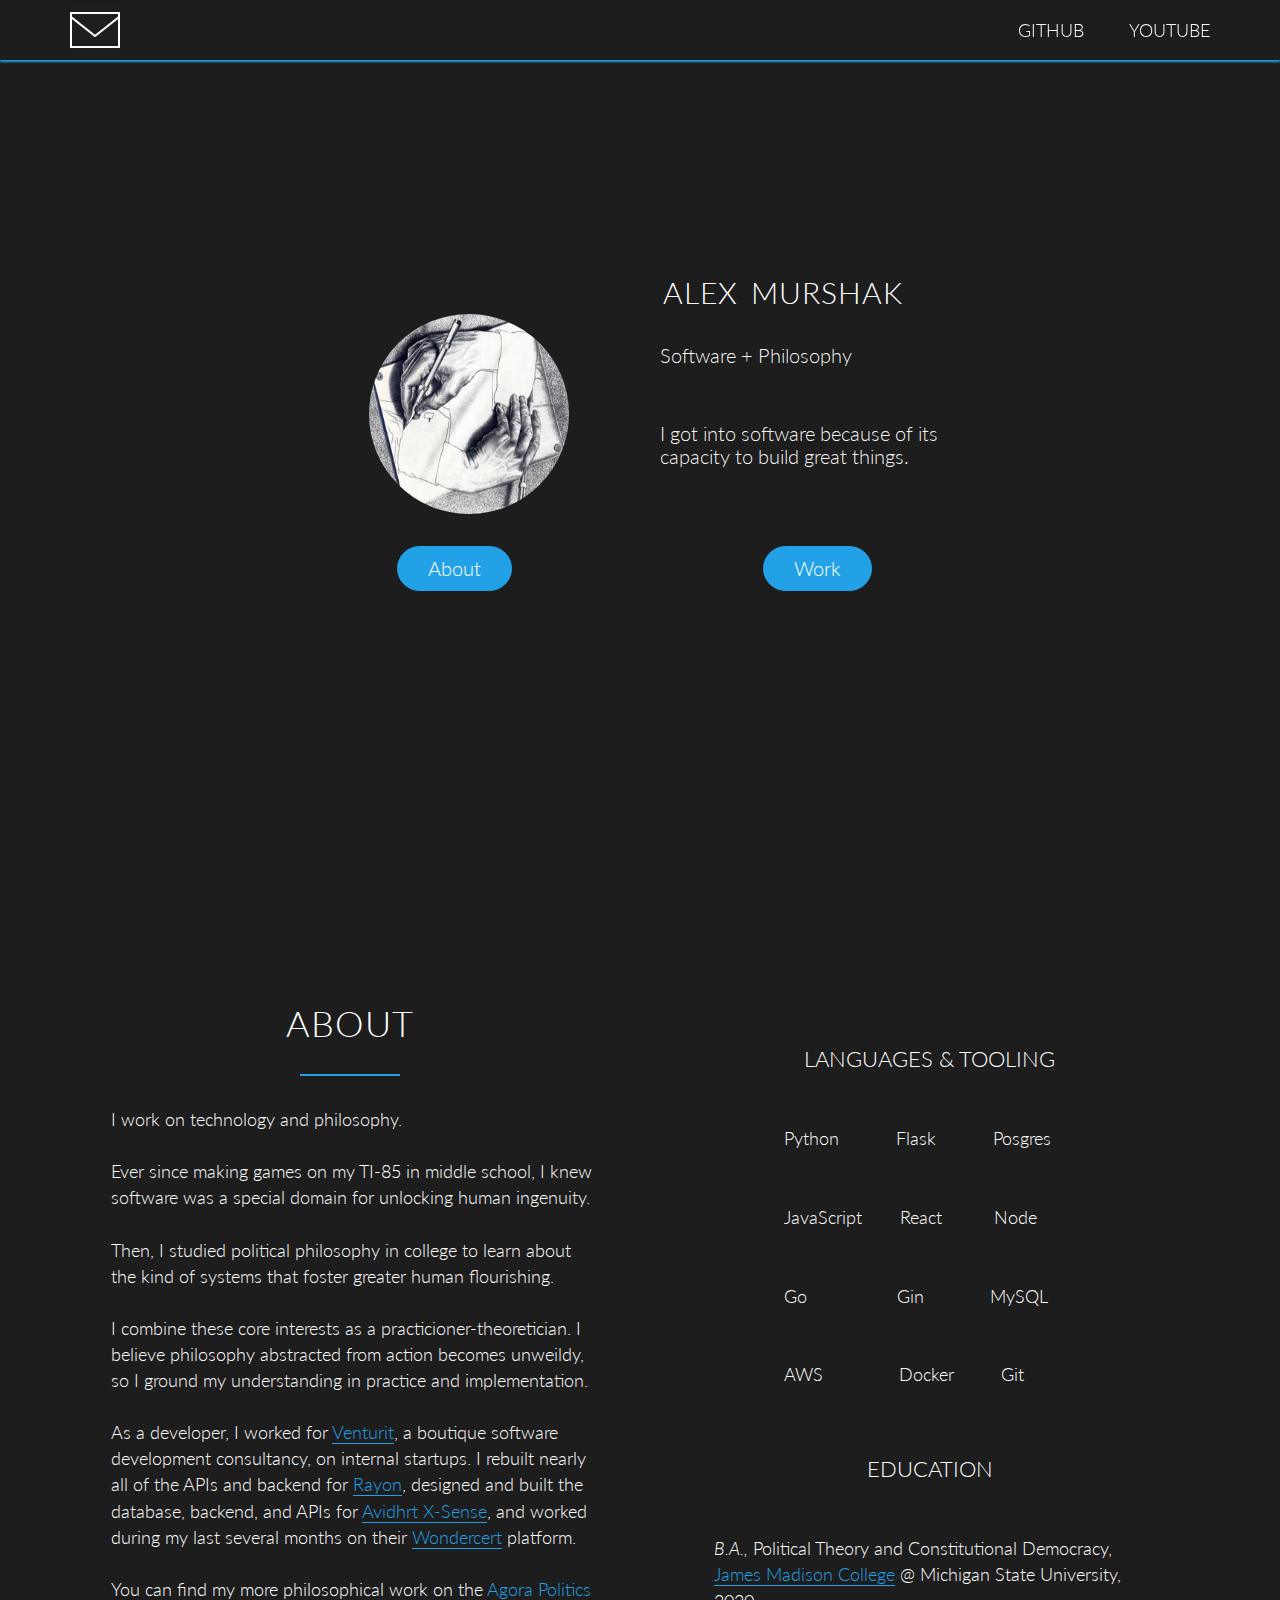
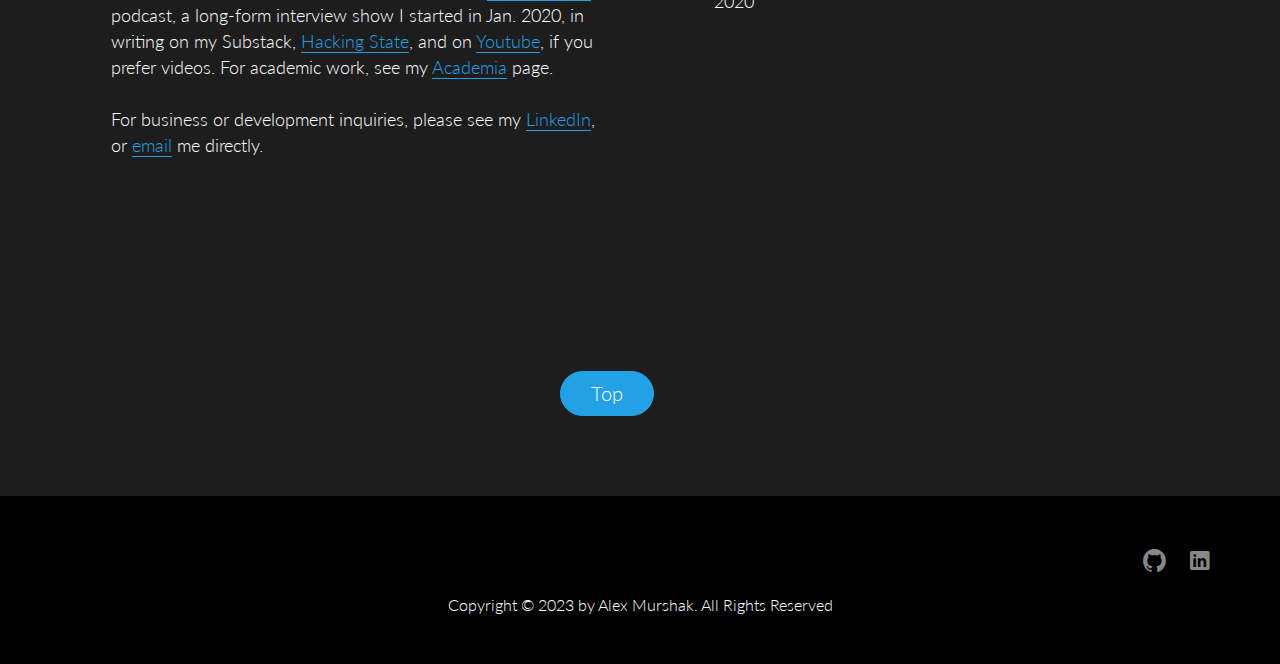
==== index.html @ 8d7730de "updated work section" ====
<!DOCTYPE html>
<html lang="en">
    <head>
        <meta name="viewport" content="width=device-width, initial-scale=1.0">
              
        <link rel="stylesheet" type="text/css" href="vendors/css/normalize.css">
        <link rel="stylesheet" type="text/css" href="vendors/css/grid.css">
        <link rel="stylesheet" type="text/css" href="vendors/css/ionicons.min.css">
        <link rel="stylesheet" type="text/css" href="resources/css/queries.css">
        <link rel="stylesheet" type="text/css" href="resources/css/style.css">
        <link href="https://fonts.googleapis.com/css2?family=Lato:ital,wght@0,100;0,400;1,100;1,300&display=swap" rel="stylesheet">
        <title>About</title>

    </head>
    <body>
        <header>
            
            <nav class="sticky">
                <div class="row">
                    <!-- <a href="resources/img/Dev Resume (Summer 2021).pdf"> <img src="resources/img/CVdark.png" alt="Portfolio Logo White" class="logo"></a> -->
                    <a href="mailto:amurshak@gmail.com"><img src="resources/img/icons8-mail-100.png" alt="Portfolio Logo" class="logo-black"></a>
                    <ul class="main-nav">
             
                        <li><a href="https://github.com/amurshak" >Github</a></li>
                        <li><a href="https://www.youtube.com/@alexagora_">Youtube</a></li>

                    </ul>
                </div>
            </nav>
            
            <video autoplay muted loop id="myVideo" >
                <source src="resources/css/img/mountain.mp4" type="video/mp4">
              </video>
            <div class="hero-text-box" >
                <div class="row">
                    <div class="col span-2-of-4">
                    <img src="resources/img/hands.jpeg"/>
                    </div>
                    <div class="col span-2-of-4">
                    <h1>Alex Murshak</h1>
                 
                    <p class="long-copy">Software + Philosophy</p> <br /><p > I got into software because of its capacity to build great things.</p> <p></p>
                    </div>
                </div>
               <div class="row">
                   <div class='col span-1-of-2'>
                        <a class="btn btn-full js--scroll-to-plans" href="#about-me">About</a>
                    </div>
                    <div class='col span-1-of-2'>
                        <a class="btn btn-full js--scroll-to-start" href="https://www.linkedin.com/in/alexmurshak"> Work </a>
                    </div>
                </div>
            </div>    
        
        </header>
        
        <a name="about-me"><section class="about-me js--section-features"></a>
            <div class="row">
                <div class="col span-1-of-2 box">
                    <h2>About</h2>
                    <p class="long-copy">
                        I work on technology and philosophy.
                        <br /><br />
                        Ever since making games on my TI-85 in middle school, I knew software was a special domain
                        for unlocking human ingenuity.
                        <br /><br />
                        Then, I studied political philosophy in college to learn about the kind of systems
                        that foster greater human flourishing.
                        <br /><br />
                        I combine these core interests as a practicioner-theoretician.
                        I believe philosophy abstracted from action becomes unweildy, so I ground my understanding in practice and implementation.
                        <br /><br />
                        As a developer, I worked for <a href="https://www.venturit.com/">Venturit</a>, 
                        a boutique software development consultancy, on internal startups. 
                        I rebuilt nearly all of the APIs and backend for <a href="https://play.google.com/store/apps/details?id=com.venturit.emiwatchapp&gl=US">Rayon</a>,
                        designed and built the database, backend, and APIs for <a href="https://www.venturit.com/avidhrt">Avidhrt X-Sense</a>,
                        and worked during my last several months on their <a href="https://www.venturit.com/wondercert">Wondercert</a> platform. 
                        <br /><br />
                        You can find my more philosophical work on the 
                        <a href="https://open.spotify.com/show/5xfgHAlhswC6PWlTZC5S58?si=9c8fba7e5bd64b8f">
                        Agora Politics</a> podcast, a long-form interview show I started in Jan. 2020, in writing on my Substack, 
                        <a href="https://hackingstate.substack.com/">Hacking State</a>,
                        and on <a href="https://www.youtube.com/@alexagora_">Youtube</a>, if you prefer videos.
                        For academic work, see my <a href="https://michiganstate.academia.edu/AlexMurshak">Academia</a> page.
                        <br /><br />
                        For business or development inquiries, please see my <a href="https://linkedin.com/in/alexmurshak">LinkedIn</a>,<br />
                        or <a href="mailto:amurshak@gmail.com">email</a> me directly.

                    </p>
                </div>
                <div class="col span-1-of-2 box">
                    <div class="row" class="container">
                        <h3>Languages & Tooling</h3>
                        <p class="line">Python &emsp; &emsp; &emsp;Flask &emsp; &emsp; &emsp;Posgres </p>
                        <p class="line"> JavaScript  &emsp;&emsp; React&emsp; &emsp; &emsp;Node </p>
                        <p class="line">Go &emsp; &emsp; &emsp; &emsp;&emsp;Gin &emsp;&emsp; &emsp;&emsp;MySQL</p>
                        
                        <p class="line">AWS &emsp; &emsp; &emsp; &emsp;Docker&emsp; &emsp;&emsp;Git</p>
                    </div>
                    <div class="row">
                        <h3>Education</h3>
                            <p> 
                                <i>B.A.,</i> Political Theory and Constitutional Democracy, <br>
                                <a href="https://jmc.msu.edu/current-students/academics/majors-minors/ptcd.html/">James Madison College</a> @ Michigan State University,<br>
                                2020
                            </p>
                    </div>
                </div>
            </div>
            
            
        </section>

        <!-- <a  name="projects"><section class="section-projects js--section-projects"></a>
            <div class="row">
                <h2>Projects</h2>
            </div>
            <div class="row">
                <div class="col span-1-of-3">
                    <div class="project-box">
                        <div>
                            <h3>Food Ordering App</h3>
                            <p class="project-name">Omnifood <span></span></p>
                            <p class="project-summary">GET FOOD FAST — NOT FAST FOOD.</p>
                        </div>
                        <div>
                            <ul>
                                <li><i class="ion-ios-checkmark-empty icon-small"></i>JavaScript</li>
                                <li><i class="ion-ios-checkmark-empty icon-small"></i>CSS</li>
                                <li><i class="ion-ios-checkmark-empty icon-small"></i>HTML5</li>
                                <li><i class="ion-ios-checkmark-empty icon-small"></i>JQuery</li>
                            </ul>
                        </div>
                        <div>
                            <a href="/projects/Omnifood/index.html" class="btn btn-full">Try</a>
                        </div>
        
                    </div>
                </div>
                <div class="col span-1-of-3">
                    <div class="project-box">
                        <div>
                            <h3>Number Guesser</h3>
                            <p class="project-name">Guess JS <span></span></p>
                            <p class="project-summary">PICK OR PERISH</p>
                        </div>
                        <div>
                            <ul>
                                <li><i class="ion-ios-checkmark-empty icon-small"></i>JavaScript</li>
                                <li><i class="ion-ios-checkmark-empty icon-small"></i>CSS</li>
                                <li><i class="ion-ios-checkmark-empty icon-small"></i>HTML5</li>
                                <li> &nbsp;</li>
                            </ul>
                        </div>
                        <div>
                            <a href="projects/Number Guesser/index.html" class="btn btn-full">Play Now</a>
                        </div>
        
                    </div>
                </div>
                <div class="col span-1-of-3">
                    <div class="project-box">
                        <div>
                            <h3>The classic game</h3>
                            <p class="project-name">Tetris JS <span> </span></p>
                            <p class="project-summary"> &nbsp;</p>
                        </div>
                        <div>
                            <ul>
                                <li><i class="ion-ios-checkmark-empty icon-small"></i>JavaScript</li>
                                <li><i class="ion-ios-checkmark-empty icon-small"></i>CSS</li>
                                <li><i class="ion-ios-checkmark-empty icon-small"></i>HTML5</li>
                                <li> &nbsp;</li>
                            </ul>
                        </div>
                        <div>
                            <a href="projects/Tetris/index.html" class="btn btn-full">Play Now</a>
                        </div>
        
                    </div>
                </div>
            </div>
        </section> -->

        
        
        <section class="section-goodbye">
            <div class="row">
            </div>
            <div class="row">
                
                <a href="#" class="btn btn-full top-button">Top</a>
                
            </div>
        </section>
        
        <footer>
            <div class="row">
                <div class="col-span-1-of-2">
                    <ul class="footer-nav">
                        
                    </ul>
                
                </div>
                <div class="col-span-1-of-2">
                    <ul class="social-links">
                        <li><a href="https://github.com/amurshak"><i class="ion-social-github"></i></a></li>
                        <li><a href="https://linkedin.com/in/alexmurshak"><i class="ion-social-linkedin"></i></a></li>
                    </ul>
                
                </div>
            </div>
            <div class="row">
                <p>
                    Copyright &copy; 2023 by Alex Murshak. All Rights Reserved
                </p>
            </div>
            
        
        </footer>
    
        
    
    <script src="https://www.jsdelivr.com/package/npm/respond.js"></script>
    <script src="https://github.com/aFarkas/html5shiv/blob/master/dist/html5shiv.min.js"></script>
    <script src="https://github.com/gisu/selectivizr/blob/master/selectivizr.js"></script>
    <script src="https://ajax.googleapis.com/ajax/libs/jquery/1.12.4/jquery.min.js"></script>
    <script src="vendors/js/jquery.waypoints.min.js"></script>
    <script src="resources/js/script.js"></script>
    
    </body>
    
   



</html>

<!--




-->
---- vendors/css/grid.css ----
/*  SECTIONS  ============================================================================= */

.section {
	clear: both;
	padding: 0px;
	margin: 0px;
}

/*  GROUPING  ============================================================================= */

.row {
    zoom: 1; /* For IE 6/7 (trigger hasLayout) */
}

.row:before,
.row:after {
    content:"";
    display:table;
}
.row:after {
    clear:both;
}

/*  GRID COLUMN SETUP   ==================================================================== */

.col {
	display: block;
	float:left;
	margin: 1% 0 1% 1.6%;
}

.col:first-child { margin-left: 0; } /* all browsers except IE6 and lower */


/*  REMOVE MARGINS AS ALL GO FULL WIDTH AT 480 PIXELS */

@media only screen and (max-width: 480px) {
	.col { 
		/*margin: 1% 0 1% 0%;*/
        margin: 0;
	}
}


/*  GRID OF TWO   ============================================================================= */


.span-2-of-2 {
	width: 100%;
}

.span-1-of-2 {
	width: 49.2%;
}

/*  GO FULL WIDTH AT LESS THAN 480 PIXELS */

@media only screen and (max-width: 480px) {
	.span-2-of-2 {
		width: 100%; 
	}
	.span-1-of-2 {
		width: 100%; 
	}
}


/*  GRID OF THREE   ============================================================================= */

	
.span-3-of-3 {
	width: 100%; 
}

.span-2-of-3 {
	width: 66.13%; 
}

.span-1-of-3 {
	width: 32.26%; 
}


/*  GO FULL WIDTH AT LESS THAN 480 PIXELS */

@media only screen and (max-width: 480px) {
	.span-3-of-3 {
		width: 100%; 
	}
	.span-2-of-3 {
		width: 100%; 
	}
	.span-1-of-3 {
		width: 100%;
	}
}

/*  GRID OF FOUR   ============================================================================= */

	
.span-4-of-4 {
	width: 100%; 
}

.span-3-of-4 {
	width: 74.6%; 
}

.span-2-of-4 {
	width: 49.2%; 
}

.span-1-of-4 {
	width: 23.8%; 
}


/*  GO FULL WIDTH AT LESS THAN 480 PIXELS */

@media only screen and (max-width: 480px) {
	.span-4-of-4 {
		width: 100%; 
	}
	.span-3-of-4 {
		width: 100%; 
	}
	.span-2-of-4 {
		width: 100%; 
	}
	.span-1-of-4 {
		width: 100%; 
	}
}


/*  GRID OF FIVE   ============================================================================= */

	
.span-5-of-5 {
	width: 100%;
}

.span-4-of-5 {
  	width: 79.68%; 
}

.span-3-of-5 {
  	width: 59.36%; 
}

.span-2-of-5 {
  	width: 39.04%;
}

.span-1-of-5 {
  	width: 18.72%;
}


/*  GO FULL WIDTH AT LESS THAN 480 PIXELS */

@media only screen and (max-width: 480px) {
	.span-5-of-5 {
		width: 100%; 
	}
	.span-4-of-5 {
		width: 100%; 
	}
	.span-3-of-5 {
		width: 100%; 
	}
	.span-2-of-5 {
		width: 100%; 
	}
	.span-1-of-5 {
		width: 100%; 
	}
}


/*  GRID OF SIX   ============================================================================= */


.span-6-of-6 {
	width: 100%;
}

.span-5-of-6 {
  	width: 83.06%;
}

.span-4-of-6 {
  	width: 66.13%;
}

.span-3-of-6 {
  	width: 49.2%;
}

.span-2-of-6 {
  	width: 32.26%;
}

.span-1-of-6 {
  	width: 15.33%;
}


/*  GO FULL WIDTH AT LESS THAN 480 PIXELS */

@media only screen and (max-width: 480px) {
	.span-6-of-6 {
		width: 100%; 
	}
	.span-5-of-6 {
		width: 100%; 
	}
	.span-4-of-6 {
		width: 100%; 
	}
	.span-3-of-6 {
		width: 100%; 
	}
	.span-2-of-6 {
		width: 100%; 
	}
	.span-1-of-6 {
		width: 100%; 
	}
}



/*  GRID OF SEVEN   ============================================================================= */


.span-7-of-7 {
	width: 100%;
}

.span-6-of-7 {
	width: 85.48%;
}

.span-5-of-7 {
  	width: 70.97%;
}

.span-4-of-7 {
  	width: 56.45%;
}

.span-3-of-7 {
  	width: 41.94%;
}

.span-2-of-7 {
  	width: 27.42%;
}

.span-1-of-7 {
  	width: 12.91%;
}


/*  GO FULL WIDTH AT LESS THAN 480 PIXELS */

@media only screen and (max-width: 480px) {
	.span-7-of-7 {
		width: 100%; 
	}
	.span-6-of-7 {
		width: 100%; 
	}
	.span-5-of-7 {
		width: 100%; 
	}
	.span-4-of-7 {
		width: 100%; 
	}
	.span-3-of-7 {
		width: 100%; 
	}
	.span-2-of-7 {
		width: 100%; 
	}
	.span-1-of-7 {
		width: 100%; 
	}
}


/*  GRID OF EIGHT   ============================================================================= */

	
.span-8-of-8 {
	width: 100%;
}

.span-7-of-8 {
	width: 87.3%; 
}

.span-6-of-8 {
	width: 74.6%; 
}

.span-5-of-8 {
	width: 61.9%; 
}

.span-4-of-8 {
	width: 49.2%; 
}

.span-3-of-8 {
	width: 36.5%;
}

.span-2-of-8 {
	width: 23.8%; 
}

.span-1-of-8 {
	width: 11.1%; 
}


/*  GO FULL WIDTH AT LESS THAN 480 PIXELS */

@media only screen and (max-width: 480px) {
	.span-8-of-8 {
		width: 100%; 
	}
	.span-7-of-8 {
		width: 100%; 
	}
	.span-6-of-8 {
		width: 100%; 
	}
	.span-5-of-8 {
		width: 100%; 
	}
	.span-4-of-8 {
		width: 100%; 
	}
	.span-3-of-8 {
		width: 100%; 
	}
	.span-2-of-8 {
		width: 100%; 
	}
	.span-1-of-8 {
		width: 100%; 
	}
}


/*  GRID OF NINE   ============================================================================= */


.span-9-of-9 {
	width: 100%;
}

.span-8-of-9 {
	width: 88.71%;
}

.span-7-of-9 {
	width: 77.42%; 
}

.span-6-of-9 {
	width: 66.13%; 
}

.span-5-of-9 {
	width: 54.84%; 
}

.span-4-of-9 {
	width: 43.55%; 
}

.span-3-of-9 {
	width: 32.26%;
}

.span-2-of-9 {
	width: 20.97%; 
}

.span-1-of-9 {
	width: 9.68%; 
}


/*  GO FULL WIDTH AT LESS THAN 480 PIXELS */

@media only screen and (max-width: 480px) {
	.span-9-of-9 {
		width: 100%; 
	}
	.span-8-of-9 {
		width: 100%; 
	}
	.span-7-of-9 {
		width: 100%; 
	}
	.span-6-of-9 {
		width: 100%; 
	}
	.span-5-of-9 {
		width: 100%; 
	}
	.span-4-of-9 {
		width: 100%; 
	}
	.span-3-of-9 {
		width: 100%; 
	}
	.span-2-of-9 {
		width: 100%; 
	}
	.span-1-of-9 {
		width: 100%; 
	}
}


/*  GRID OF TEN   ============================================================================= */


.span-10-of-10 {
	width: 100%;
}

.span-9-of-10 {
	width: 89.84%;
}

.span-8-of-10 {
	width: 79.68%;
}

.span-7-of-10 {
	width: 69.52%; 
}

.span-6-of-10 {
	width: 59.36%; 
}

.span-5-of-10 {
	width: 49.2%; 
}

.span-4-of-10 {
	width: 39.04%; 
}

.span-3-of-10 {
	width: 28.88%;
}

.span-2-of-10 {
	width: 18.72%; 
}

.span-1-of-10 {
	width: 8.56%; 
}


/*  GO FULL WIDTH AT LESS THAN 480 PIXELS */

@media only screen and (max-width: 480px) {
	.span-10-of-10 {
		width: 100%; 
	}
	.span-9-of-10 {
		width: 100%; 
	}
	.span-8-of-10 {
		width: 100%; 
	}
	.span-7-of-10 {
		width: 100%; 
	}
	.span-6-of-10 {
		width: 100%; 
	}
	.span-5-of-10 {
		width: 100%; 
	}
	.span-4-of-10 {
		width: 100%; 
	}
	.span-3-of-10 {
		width: 100%; 
	}
	.span-2-of-10 {
		width: 100%; 
	}
	.span-1-of-10 {
		width: 100%; 
	}
}


/*  GRID OF ELEVEN   ============================================================================= */

.span-11-of-11 {
	width: 100%;
}

.span-10-of-11 {
	width: 90.76%;
}

.span-9-of-11 {
	width: 81.52%;
}

.span-8-of-11 {
	width: 72.29%;
}

.span-7-of-11 {
	width: 63.05%; 
}

.span-6-of-11 {
	width: 53.81%; 
}

.span-5-of-11 {
	width: 44.58%; 
}

.span-4-of-11 {
	width: 35.34%; 
}

.span-3-of-11 {
	width: 26.1%;
}

.span-2-of-11 {
	width: 16.87%; 
}

.span-1-of-11 {
	width: 7.63%; 
}


/*  GO FULL WIDTH AT LESS THAN 480 PIXELS */

@media only screen and (max-width: 480px) {
	.span-11-of-11 {
		width: 100%; 
	}
	.span-10-of-11 {
		width: 100%; 
	}
	.span-9-of-11 {
		width: 100%; 
	}
	.span-8-of-11 {
		width: 100%; 
	}
	.span-7-of-11 {
		width: 100%; 
	}
	.span-6-of-11 {
		width: 100%; 
	}
	.span-5-of-11 {
		width: 100%; 
	}
	.span-4-of-11 {
		width: 100%; 
	}
	.span-3-of-11 {
		width: 100%; 
	}
	.span-2-of-11 {
		width: 100%; 
	}
	.span-1-of-11 {
		width: 100%; 
	}
}


/*  GRID OF TWELVE   ============================================================================= */

.span-12-of-12 {
	width: 100%;
}

.span-11-of-12 {
	width: 91.53%;
}

.span-10-of-12 {
	width: 83.06%;
}

.span-9-of-12 {
	width: 74.6%;
}

.span-8-of-12 {
	width: 66.13%;
}

.span-7-of-12 {
	width: 57.66%; 
}

.span-6-of-12 {
	width: 49.2%; 
}

.span-5-of-12 {
	width: 40.73%; 
}

.span-4-of-12 {
	width: 32.26%; 
}

.span-3-of-12 {
	width: 23.8%;
}

.span-2-of-12 {
	width: 15.33%; 
}

.span-1-of-12 {
	width: 6.86%; 
}


/*  GO FULL WIDTH AT LESS THAN 480 PIXELS */

@media only screen and (max-width: 480px) {
	.span-12-of-12 {
		width: 100%; 
	}
	.span-11-of-12 {
		width: 100%; 
	}
	.span-10-of-12 {
		width: 100%; 
	}
	.span-9-of-12 {
		width: 100%; 
	}
	.span-8-of-12 {
		width: 100%; 
	}
	.span-7-of-12 {
		width: 100%; 
	}
	.span-6-of-12 {
		width: 100%; 
	}
	.span-5-of-12 {
		width: 100%; 
	}
	.span-4-of-12 {
		width: 100%; 
	}
	.span-3-of-12 {
		width: 100%; 
	}
	.span-2-of-12 {
		width: 100%; 
	}
	.span-1-of-12 {
		width: 100%; 
	}
}
---- resources/css/style.css ----
/* COLOR: #22a1e6 */

* {
  margin: 0;
  padding: 0;
  box-sizing: border-box;
}

html,
body {
  background-color: #1d1d1d;
  color: #fff;
  font-family: "Lato", "Arial", sans-serif;
  font-size: 20px;
  font-weight: 300;
  text-rendering: optimizeLegibility;
  overflow-x: hidden;
}

.clearfix {
  zoom: 1;
}

.clearfix:after {
  content: ".";
  clear: both;
  display: block;
  height: 0;
  visibility: hidden;
}

/*/////////////////////*/
/* REUSABLE COMPONENTS */
/*/////////////////////*/

.row {
  max-width: 1140px;
  margin: 0 auto;
}

section {
  padding: 80px 0;
}

.box {
  padding: 1%;
}

/*/////////////////////*/
/* HEADINGS            */
/*/////////////////////*/

h1,
h2,
h3 {
  font-weight: 300;
  text-transform: uppercase;
}

h1 {
  margin-top: 0;
  margin-bottom: 0px;
  text-align: left;
  padding: 5%;
  color: #fff;
  font-size: 150%;
  word-spacing: 4px;
  letter-spacing: 1px;
}

h2 {
  font-size: 180%;
  word-spacing: 2px;
  text-align: center;
  margin-bottom: 30px;
  letter-spacing: 1px;
}

h3 {
  font-size: 110%;
  margin-bottom: 15px;
}

h2:after {
  display: block;
  height: 2px;
  background-color: #22a1e6;
  content: " ";
  width: 100px;
  margin: 0 auto;
  margin-top: 30px;
}

/*////////////////////*/
/*  PARAGRAPHS        */
/*////////////////////*/

.long-copy {
  line-height: 145%;
  width: 90%;
  margin-left: 15%;
}

.box p {
  font-size: 90%;
  line-height: 145%;
}

/*////////////////////*/
/*  ICONS             */
/*////////////////////*/

.icon-big {
  font-size: 350%;
  display: block;
  color: #e67e22;
  margin-bottom: 10px;
}

.icon-small {
  display: inline-block;
  width: 30px;
  text-align: center;
  color: #22a1e6;
  font-size: 120%;
  margin-right: 10px;

  /*secrets to align text and icons */

  line-height: 120%;
  vertical-align: middle;
  margin-top: -5px;
}

/*////////////////////*/
/*  LINKS             */
/*////////////////////*/

a:link,
a:visited {
  color: #22a1e6;
  text-decoration: none;
  border-bottom: 1px solid #22a1e6;
  -webkit-transition: border-bottom 0.2s, color 0.2s;
  transition: border-bottom 0.2s, color 0.2s;
}

a:hover,
a:active {
  color: #555;
  border-bottom: 1px solid transparent;
}

/*////////////////////*/
/*  BUTTONS           */
/*////////////////////*/

.btn:link,
.btn:visited,
input[type="submit"] {
  display: inline-block;
  padding: 10px 30px;
  font-weight: 300;
  margin: 14px auto;
  text-decoration: none;
  border-radius: 200px;
  -webkit-transition: background-color 0.2s, border 0.2s, color 0.2s;
  transition: background-color 0.2s, border 0.2s, color 0.2s;
}

.btn-full:link,
.btn-full:visited,
input[type="submit"] {
  background-color: #22a1e6;
  border: 1px solid #22a1e6;
  color: #fff;
}

.btn:hover,
.btn:active,
input[type="submit"]:hover,
input[type="submit"]:active {
  background-color: rgba(29, 29, 29, 0.995);
}

.btn-full:hover,
.btn-full:active {
  border: 1px solid rgba(29, 29, 29, 0.995);
}

/*////////////////////*/
/*  HEADER            */
/*////////////////////*/

header {
  height: 100vh;
  background-size: cover;
  background-position: center;
  background-attachment: fixed;
}

.hero-text-box {
  position: absolute;
  height: 400px;
  width: 720px;
  top: 50%;
  left: 50%;
  -webkit-transform: translate(-50%, -50%);
  -ms-transform: translate(-50%, -50%);
  transform: translate(-50%, -50%);
  background-color: rgba(29, 29, 29, 0.995);
}

.hero-text-box img {
  margin-left: 25%;
  margin-top: 16%;
  margin-bottom: 0%;
  height: 200px;
  width: 200px;
  display: inline;
  border-radius: 50%;
}

.hero-text-box p {
  color: rgba(255, 255, 255, 0.98);
  text-align: left;
  margin: 4%;
}

.hero-text-box .btn-full:link {
  margin-left: 33%;
}

.logo {
  height: 50px;
  width: auto;
  float: left;
  margin-top: 20px;
}

.logo-black {
  display: none;
  height: 50px;
  width: auto;
  float: left;
  margin: 5px 0;
}

/* Main navi*/

.main-nav {
  float: right;
  list-style: none;
  margin-top: 55px;
}

.main-nav li {
  display: inline-block;
  margin-left: 40px;
}

.main-nav li a:link,
.main-nav li a:visited {
  padding: 8px 0;
  color: rgba(255, 255, 255, 0.98);
  text-decoration: none;
  text-transform: uppercase;
  font-size: 90%;
  border-bottom: 1px solid transparent;
  -webkit-transition: border-botom 0.2s;
  transition: border-bottom 0.2s;
} 

.main-nav li a:hover,
.main-nav li a:active {
  border-bottom: 1px solid #555;
}

/*Sticky Navi */
.sticky {
  position: fixed;
  top: 0;
  left: 0;
  width: 100%;
  background-color: rgba(29, 29, 29, 0.995);
  box-shadow: 0 2px 2px #22a1e6;
  z-index: 9999;
}

.sticky .main-nav {
  margin-top: 18px;
}

.sitcky .main-nav li a:link,
.sticky .main-nav li a:visited {
  padding: 16px 0;
  color: rgb(255, 255, 255);
}

.sticky .logo {
  display: none;
}
.sticky .logo-black {
  display: block;
}

/*////////////////////*/
/*  About Me          */
/*////////////////////*/

.about-me .long-copy {
  margin: 30px;
}
.about-me h3 {
  margin-top: 8%;
  text-align: center;
}
.about-me p {
  margin: 10%;


}

/*////////////////////*/
/* Demos              */
/*////////////////////*/

.section-demos {
  padding: 0;
}

.demo-showcase {
  list-style: none;
  width: 100%;
}

.demo-showcase li {
  display: block;
  float: left;
  width: 25%;
}

.demo-photo {
  width: 100%;
  margin: 0;
  overflow: hidden;
  background-color: #000;
}

.demo-photo img {
  opacity: 0.7;
  width: 100%;
  height: auto;
  -webkit-transform: scale(1.15);
  -ms-transform: scale(1.15);
  transform: scale(1.15);
  -webkit-transition: -webkit-transform 0.5s, opacity 0.5s;
  transition: transform 0.5s, opacity 0.5s;
}

.demo-photo img:hover {
  opacity: 1;
  -webkit-transform: scale(1.03);
  -ms-transform: scale(1.03);
  transform: scale(1.03);
}

/*////////////////////*/
/* HOW IT WORKS       */
/*////////////////////*/

.section-steps {
  background-color: #e0e0e0;
}

.steps-box {
  margin-top: 30px;
}

.steps-box:first-child {
  text-align: right;
  padding-right: 3%;
}

.steps-box:last-child {
  text-align: left;
  padding-left: 3%;
  margin-top: 70px;
}

.app-screen {
  width: 40%;
}

.works-step {
  margin-bottom: 50px;
}

.works-step:last-of-type {
  margin-bottom: 80px;
}


.button-app:link,
.button-app:visited {
  border: 0;
}

.button-app img {
  height: 50px;
  width: auto;
  margin-right: 10px;
}

/*////////////////////*/
/*  Projects          */
/*////////////////////*/

.section-projects {
  background-color: #e0e0e0;
}

.project-box {
  background-color: #fff;
  border-radius: 5px;
  width: 90%;
  margin-left: 5%;
  box-shadow: 0 2px 2px #fafafa;
}

.project-box div {
  padding: 15px;
  border-bottom: 1px solid #f4f4f4;
}

.project-box div:first-child {
  background-color: #f4f4f4;
  border-top-left-radius: 5px;
  border-top-right-radius: 5px;
}

.project-box div:last-child {
  text-align: center;
  border: 0;
}

.project-name {
  font-size: 300%;
  margin-bottom: 10px;
  font-weight: 100;
  color: #22a1e6;
}

.project-name span {
  font-size: 30%;
  font-weight: 300;
}

.project-summary {
  font-size: 80%;
}

.project-box ul {
  list-style: none;
}

.project-box ul li {
  padding: 5px 0;
}

/* GOODBYE */

.section-goodbye .top-button {
  margin: 0 43%;
}

textarea {
  height: 100px;
}

*:focus {
  outline: none;
}

/*////////////////////*/
/*  FOOTER            */
/*////////////////////*/

footer {
  background-color: #000;
  padding: 50px;
  font-size: 80%;
}

.footer-nav {
  list-style: none;
  float: left;
}

.social-links {
  list-style: none;
  float: right;
}

.footer-nav li,
.social-links li {
  display: inline-block;
  margin-right: 20px;
}

.footer-nav li:last-child,
.social-links li:last-child {
  margin-right: 0;
}

.footer-nav li a:link,
.footer-nav li a:visited,
.social-links li a:link,
.social-links li a:visited {
  text-decoration: none;
  border: 0;
  color: #888;
  -webkit-transition: color 0.2s;
  transition: color 0.2s;
}

.footer-nav li a:hover,
.footer-nav li a:active {
  color: #ededed;
}

.social-links li a:link,
.social-links li a:visited {
  font-size: 160%;
}

.ion-social-facebook,
.ion-social-twitter,
.ion-social-linkedin,
.ion-social-github {
  -webkit-transition: color 0.2s;
  transition: color 0.2s;
}

footer p {
  color: rgb(255, 255, 255);
  text-align: center;
  margin-top: 20px;
}

.ion-social-linkedin:hover {
  color: #0e76a8;
}
.ion-social-twitter:hover {
  color: #55acee;
}

.ion-social-github:hover {
  color: #6cc644;
}

/* Video */

video {
  width: 100vw;
  height: 100vh;
  object-fit: cover;
}

/* Item */

.container {
  display: flex;
  flex-wrap: wrap;
  justify-content: center; /* centers the items horizontally */
  align-items: center; /* centers the items vertically */
  justify-content: space-between;
}

.line {
  flex: 0 0 calc(33.33% - 20px); /* sets the width of each item to one third of the container minus the margin */
  margin: 5px; /* adds a margin between items */
  height: 25px; /* sets the height of each item */
  padding-left: 70px;
  margin-bottom: 5% !important;
}

.about-btn {
  width: 100%;
  text-align: center;
}
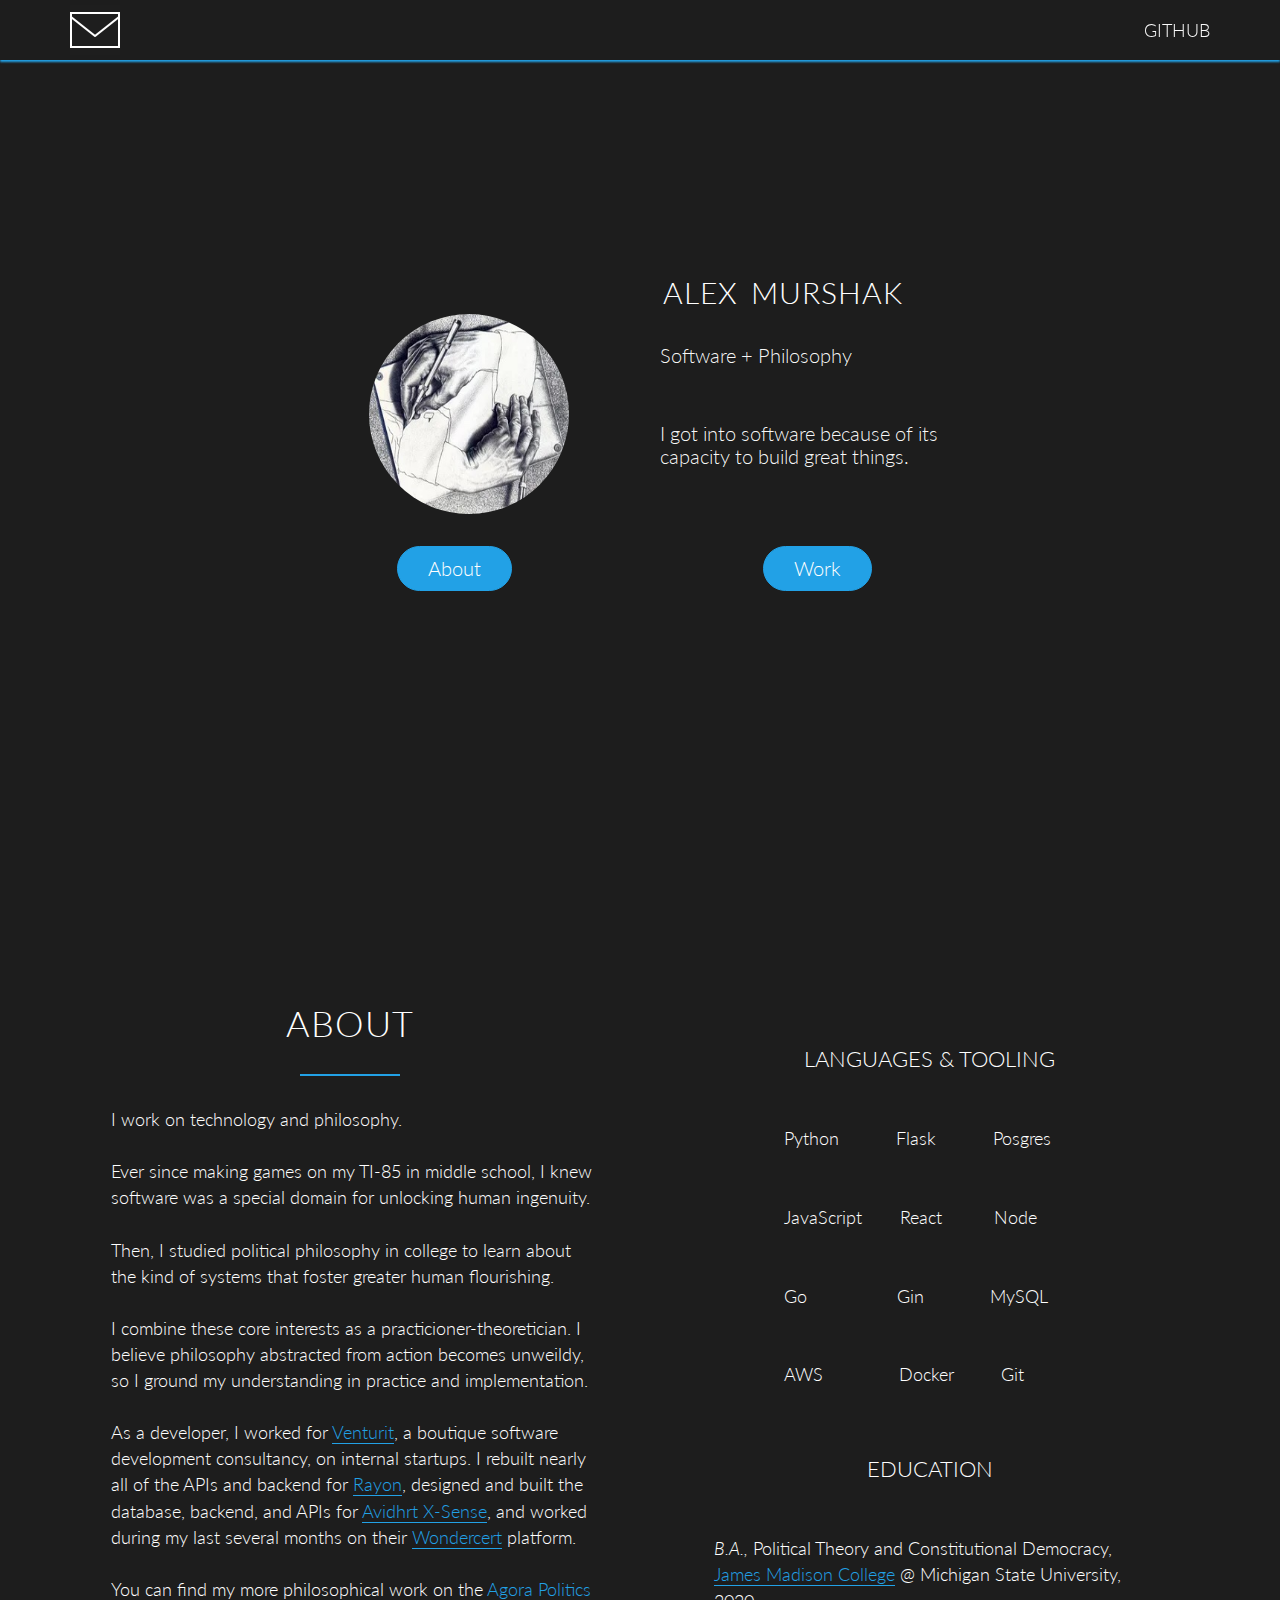
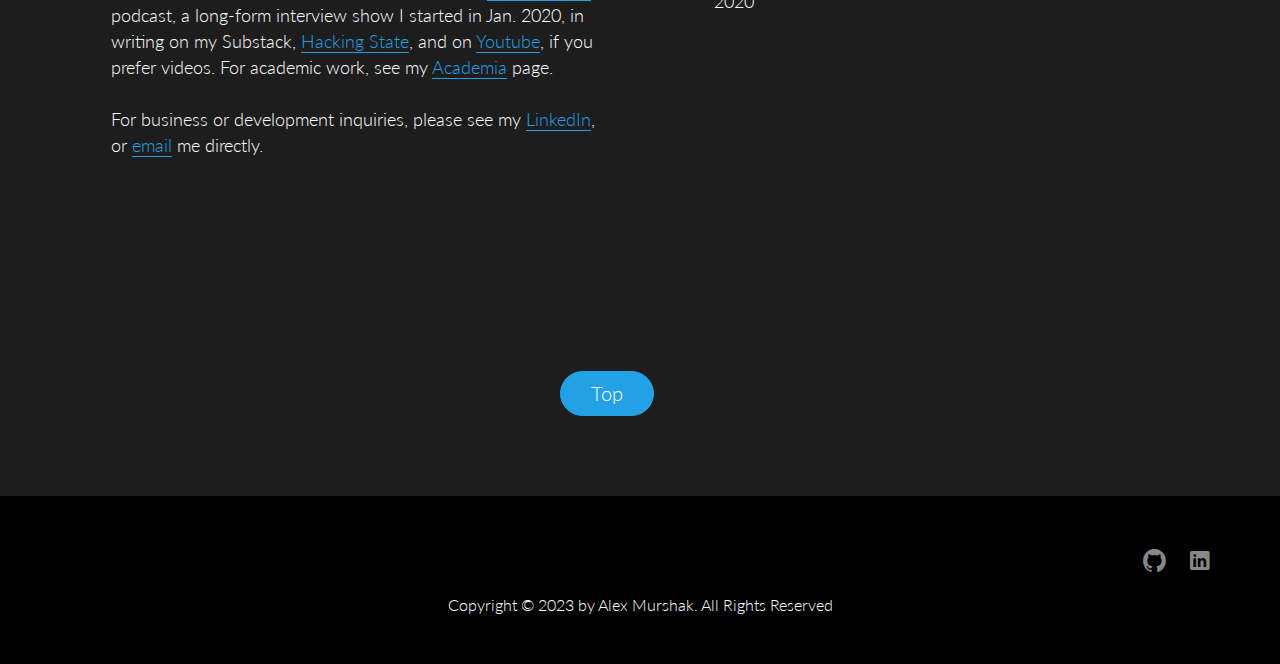
==== commit bafb292b: "updated nav" ====
--- a/index.html
+++ b/index.html
@@ -22,7 +22,7 @@
                     <ul class="main-nav">
              
                         <li><a href="https://github.com/amurshak" >Github</a></li>
-                        <li><a href="https://www.youtube.com/@alexagora_">Youtube</a></li>
+                        <!-- <li><a href="https://www.youtube.com/@alexagora_">Youtube</a></li> -->
 
                     </ul>
                 </div>
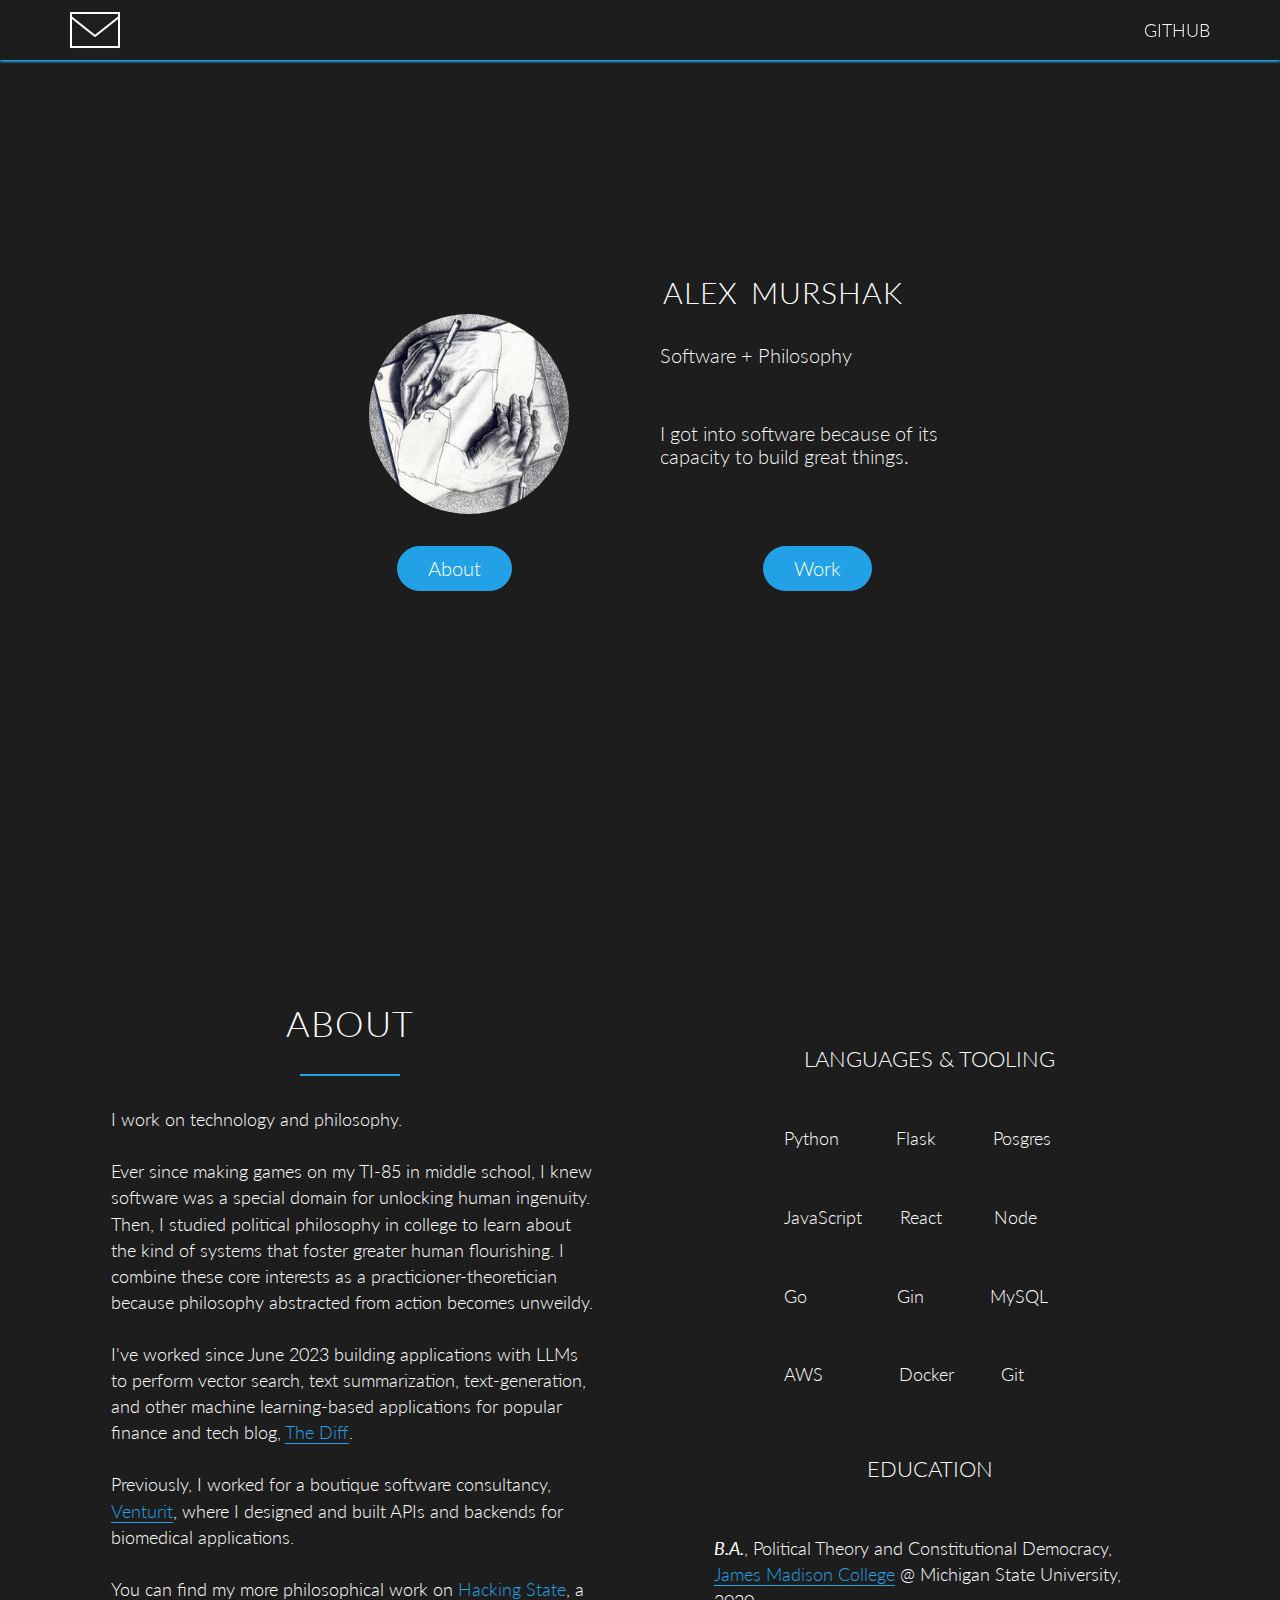
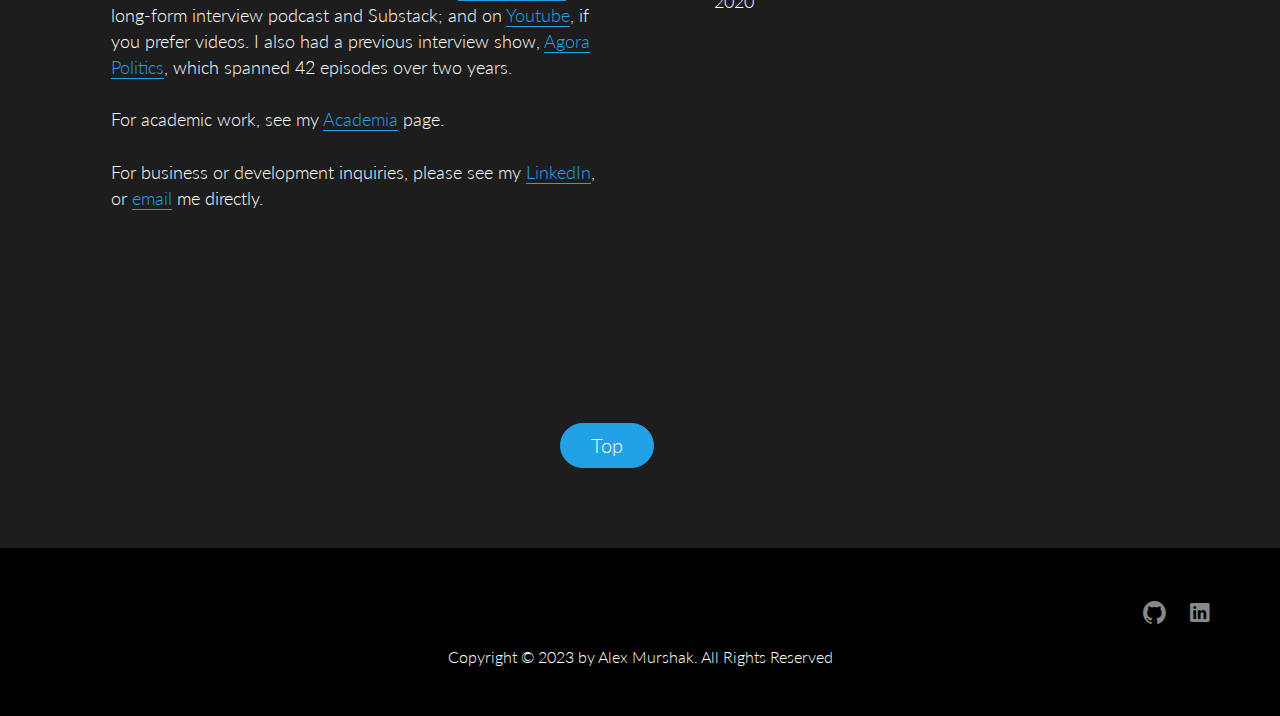
==== commit b044c2be: "updated About section" ====
--- a/index.html
+++ b/index.html
@@ -63,29 +63,24 @@
                         <br /><br />
                         Ever since making games on my TI-85 in middle school, I knew software was a special domain
                         for unlocking human ingenuity.
-                        <br /><br />
                         Then, I studied political philosophy in college to learn about the kind of systems
                         that foster greater human flourishing.
-                        <br /><br />
-                        I combine these core interests as a practicioner-theoretician.
-                        I believe philosophy abstracted from action becomes unweildy, so I ground my understanding in practice and implementation.
-                        <br /><br />
-                        As a developer, I worked for <a href="https://www.venturit.com/">Venturit</a>, 
-                        a boutique software development consultancy, on internal startups. 
-                        I rebuilt nearly all of the APIs and backend for <a href="https://play.google.com/store/apps/details?id=com.venturit.emiwatchapp&gl=US">Rayon</a>,
-                        designed and built the database, backend, and APIs for <a href="https://www.venturit.com/avidhrt">Avidhrt X-Sense</a>,
-                        and worked during my last several months on their <a href="https://www.venturit.com/wondercert">Wondercert</a> platform. 
-                        <br /><br />
-                        You can find my more philosophical work on the 
-                        <a href="https://open.spotify.com/show/5xfgHAlhswC6PWlTZC5S58?si=9c8fba7e5bd64b8f">
-                        Agora Politics</a> podcast, a long-form interview show I started in Jan. 2020, in writing on my Substack, 
-                        <a href="https://hackingstate.substack.com/">Hacking State</a>,
-                        and on <a href="https://www.youtube.com/@alexagora_">Youtube</a>, if you prefer videos.
+                        I combine these core interests as a practicioner-theoretician because philosophy abstracted from action becomes unweildy.
+                        <br /><br />
+                        I've worked since June 2023 building applications with LLMs to perform vector search, text summarization, text-generation, and other machine learning-based applications for popular finance and tech blog, <a href="https://thediff.co">The Diff</a>. 
+                        <br ><br />
+                        Previously, I worked for a boutique software consultancy,
+                        <a href="https://www.venturit.com/">Venturit</a>, where I designed and built APIs and backends for biomedical applications.
+                        <br /><br />
+                        You can find my more philosophical work on <a href="https://hackingstate.substack.com/">Hacking State</a>,
+                        a long-form interview podcast and Substack; and on <a href="https://www.youtube.com/@alexagora_">Youtube</a>, 
+                        if you prefer videos. I also had a previous interview show, <a href="https://open.spotify.com/show/5xfgHAlhswC6PWlTZC5S58?si=9c8fba7e5bd64b8f">
+                        Agora Politics</a>, which spanned 42 episodes over two years.
+                        <br /><br />
                         For academic work, see my <a href="https://michiganstate.academia.edu/AlexMurshak">Academia</a> page.
                         <br /><br />
                         For business or development inquiries, please see my <a href="https://linkedin.com/in/alexmurshak">LinkedIn</a>,<br />
                         or <a href="mailto:amurshak@gmail.com">email</a> me directly.
-
                     </p>
                 </div>
                 <div class="col span-1-of-2 box">
@@ -100,7 +95,7 @@
                     <div class="row">
                         <h3>Education</h3>
                             <p> 
-                                <i>B.A.,</i> Political Theory and Constitutional Democracy, <br>
+                                <span style="font-style: italic; font-weight: normal;">B.A.</span>, Political Theory and Constitutional Democracy, <br>
                                 <a href="https://jmc.msu.edu/current-students/academics/majors-minors/ptcd.html/">James Madison College</a> @ Michigan State University,<br>
                                 2020
                             </p>
@@ -227,13 +222,8 @@
     <script src="https://ajax.googleapis.com/ajax/libs/jquery/1.12.4/jquery.min.js"></script>
     <script src="vendors/js/jquery.waypoints.min.js"></script>
     <script src="resources/js/script.js"></script>
-    
-    </body>
-    
-   
-
-
-
+
+    </body>    
 </html>
 
 <!--
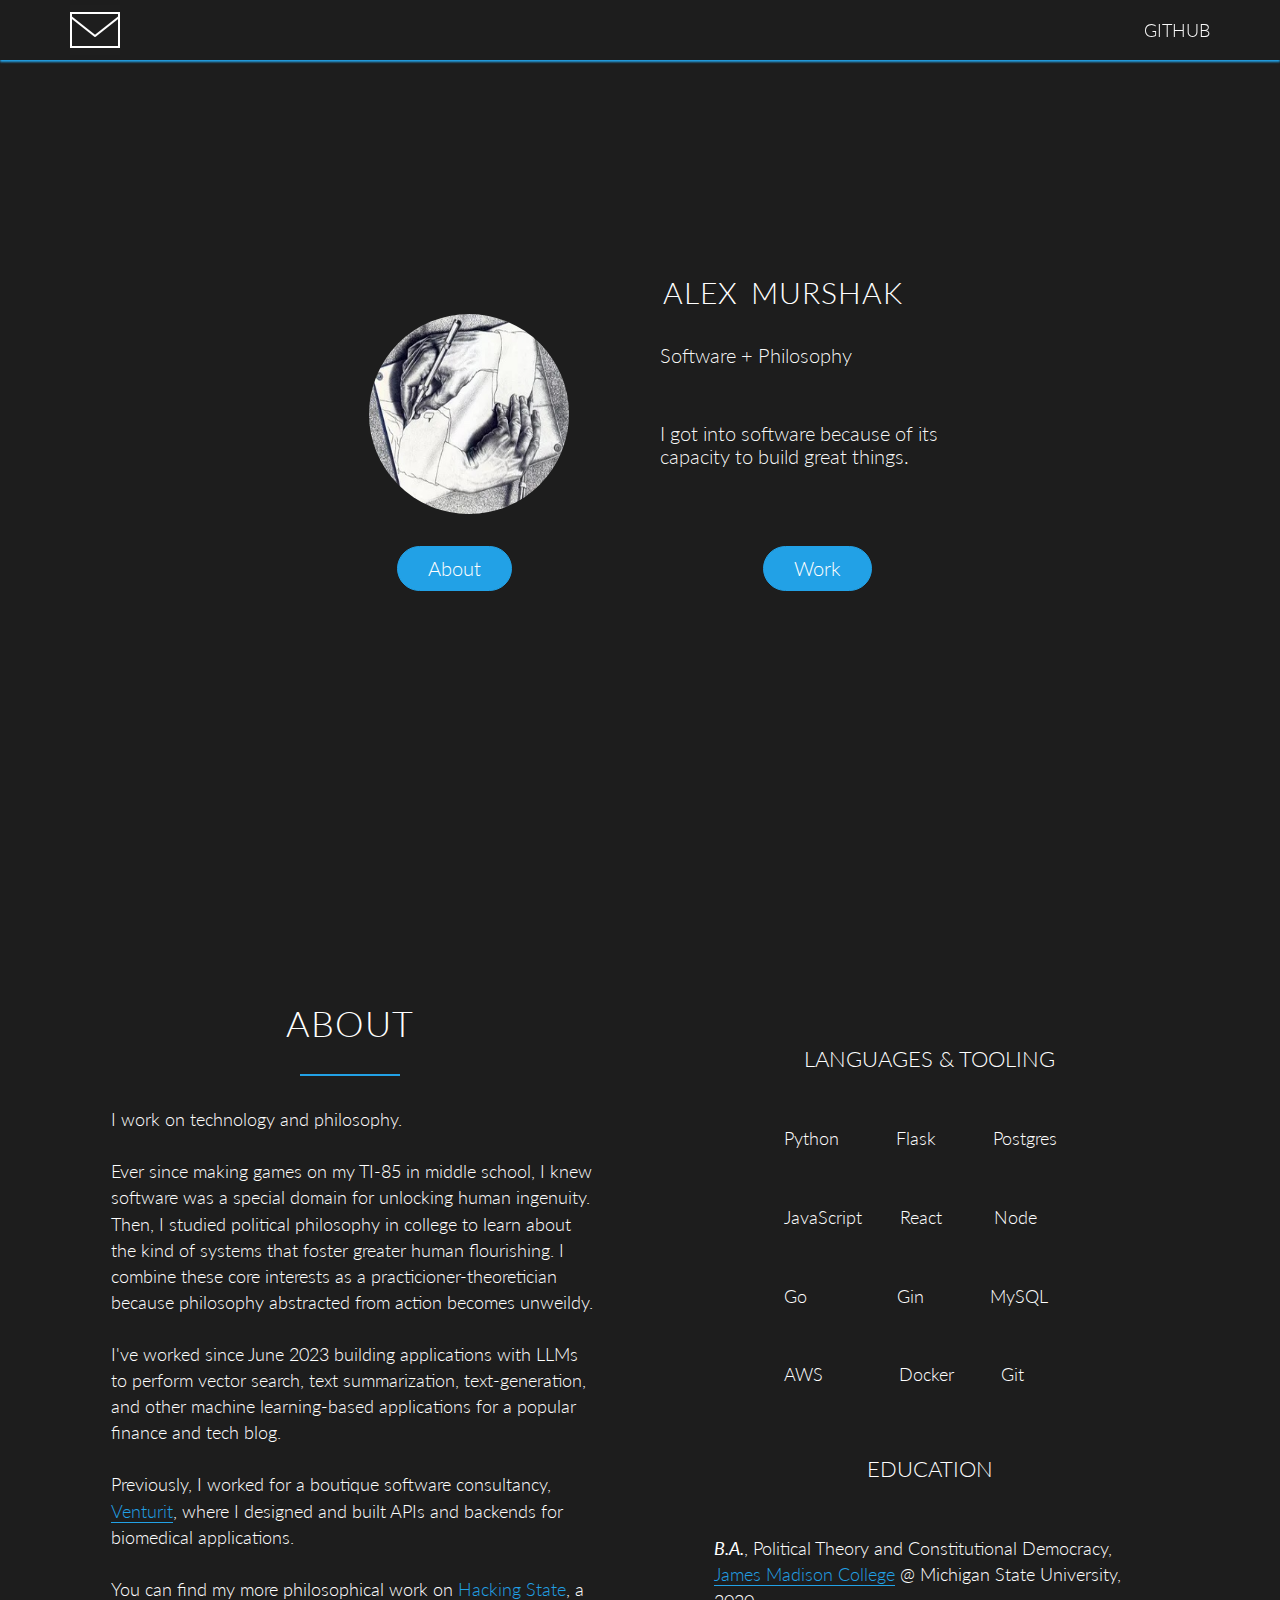
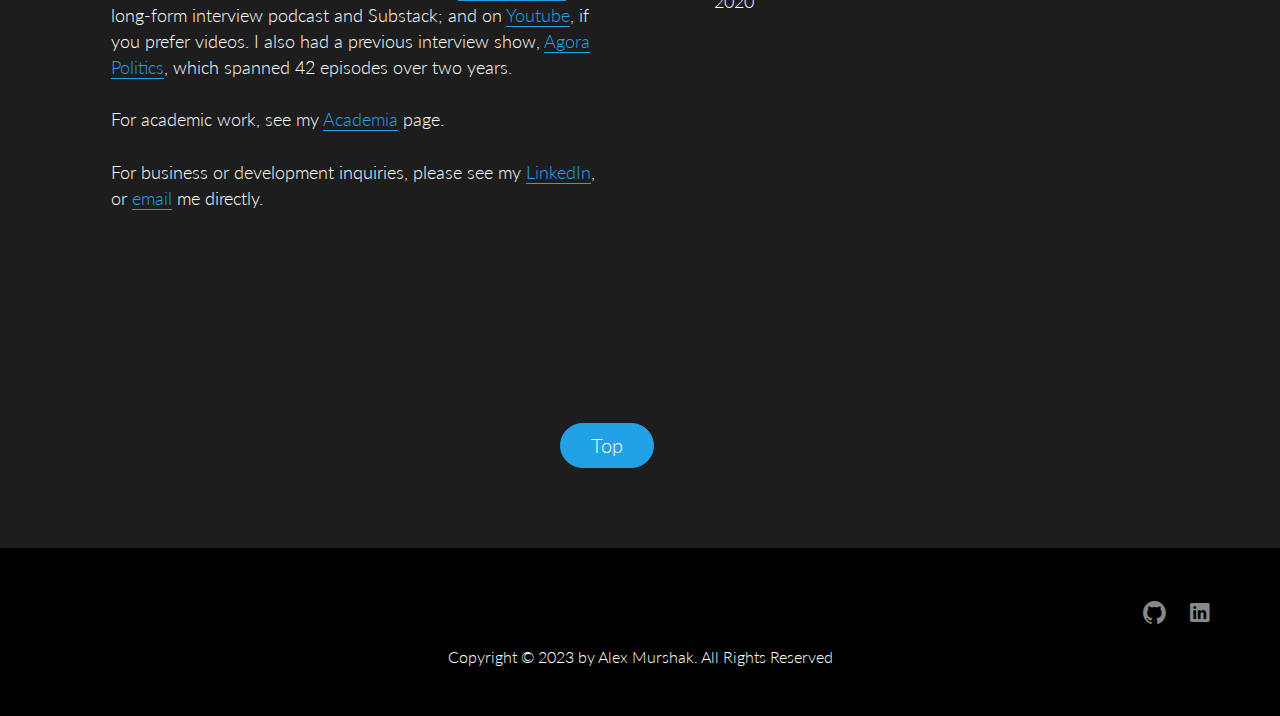
==== commit ec7298d6: "removed comments" ====
--- a/index.html
+++ b/index.html
@@ -67,7 +67,7 @@
                         that foster greater human flourishing.
                         I combine these core interests as a practicioner-theoretician because philosophy abstracted from action becomes unweildy.
                         <br /><br />
-                        I've worked since June 2023 building applications with LLMs to perform vector search, text summarization, text-generation, and other machine learning-based applications for popular finance and tech blog, <a href="https://thediff.co">The Diff</a>. 
+                        I've worked since June 2023 building applications with LLMs to perform vector search, text summarization, text-generation, and other machine learning-based applications for a popular finance and tech blog. 
                         <br ><br />
                         Previously, I worked for a boutique software consultancy,
                         <a href="https://www.venturit.com/">Venturit</a>, where I designed and built APIs and backends for biomedical applications.
@@ -86,7 +86,7 @@
                 <div class="col span-1-of-2 box">
                     <div class="row" class="container">
                         <h3>Languages & Tooling</h3>
-                        <p class="line">Python &emsp; &emsp; &emsp;Flask &emsp; &emsp; &emsp;Posgres </p>
+                        <p class="line">Python &emsp; &emsp; &emsp;Flask &emsp; &emsp; &emsp;Postgres </p>
                         <p class="line"> JavaScript  &emsp;&emsp; React&emsp; &emsp; &emsp;Node </p>
                         <p class="line">Go &emsp; &emsp; &emsp; &emsp;&emsp;Gin &emsp;&emsp; &emsp;&emsp;MySQL</p>
                         
@@ -103,81 +103,7 @@
                 </div>
             </div>
             
-            
-        </section>
-
-        <!-- <a  name="projects"><section class="section-projects js--section-projects"></a>
-            <div class="row">
-                <h2>Projects</h2>
-            </div>
-            <div class="row">
-                <div class="col span-1-of-3">
-                    <div class="project-box">
-                        <div>
-                            <h3>Food Ordering App</h3>
-                            <p class="project-name">Omnifood <span></span></p>
-                            <p class="project-summary">GET FOOD FAST — NOT FAST FOOD.</p>
-                        </div>
-                        <div>
-                            <ul>
-                                <li><i class="ion-ios-checkmark-empty icon-small"></i>JavaScript</li>
-                                <li><i class="ion-ios-checkmark-empty icon-small"></i>CSS</li>
-                                <li><i class="ion-ios-checkmark-empty icon-small"></i>HTML5</li>
-                                <li><i class="ion-ios-checkmark-empty icon-small"></i>JQuery</li>
-                            </ul>
-                        </div>
-                        <div>
-                            <a href="/projects/Omnifood/index.html" class="btn btn-full">Try</a>
-                        </div>
-        
-                    </div>
-                </div>
-                <div class="col span-1-of-3">
-                    <div class="project-box">
-                        <div>
-                            <h3>Number Guesser</h3>
-                            <p class="project-name">Guess JS <span></span></p>
-                            <p class="project-summary">PICK OR PERISH</p>
-                        </div>
-                        <div>
-                            <ul>
-                                <li><i class="ion-ios-checkmark-empty icon-small"></i>JavaScript</li>
-                                <li><i class="ion-ios-checkmark-empty icon-small"></i>CSS</li>
-                                <li><i class="ion-ios-checkmark-empty icon-small"></i>HTML5</li>
-                                <li> &nbsp;</li>
-                            </ul>
-                        </div>
-                        <div>
-                            <a href="projects/Number Guesser/index.html" class="btn btn-full">Play Now</a>
-                        </div>
-        
-                    </div>
-                </div>
-                <div class="col span-1-of-3">
-                    <div class="project-box">
-                        <div>
-                            <h3>The classic game</h3>
-                            <p class="project-name">Tetris JS <span> </span></p>
-                            <p class="project-summary"> &nbsp;</p>
-                        </div>
-                        <div>
-                            <ul>
-                                <li><i class="ion-ios-checkmark-empty icon-small"></i>JavaScript</li>
-                                <li><i class="ion-ios-checkmark-empty icon-small"></i>CSS</li>
-                                <li><i class="ion-ios-checkmark-empty icon-small"></i>HTML5</li>
-                                <li> &nbsp;</li>
-                            </ul>
-                        </div>
-                        <div>
-                            <a href="projects/Tetris/index.html" class="btn btn-full">Play Now</a>
-                        </div>
-        
-                    </div>
-                </div>
-            </div>
-        </section> -->
-
-        
+        </section>        
         
         <section class="section-goodbye">
             <div class="row">
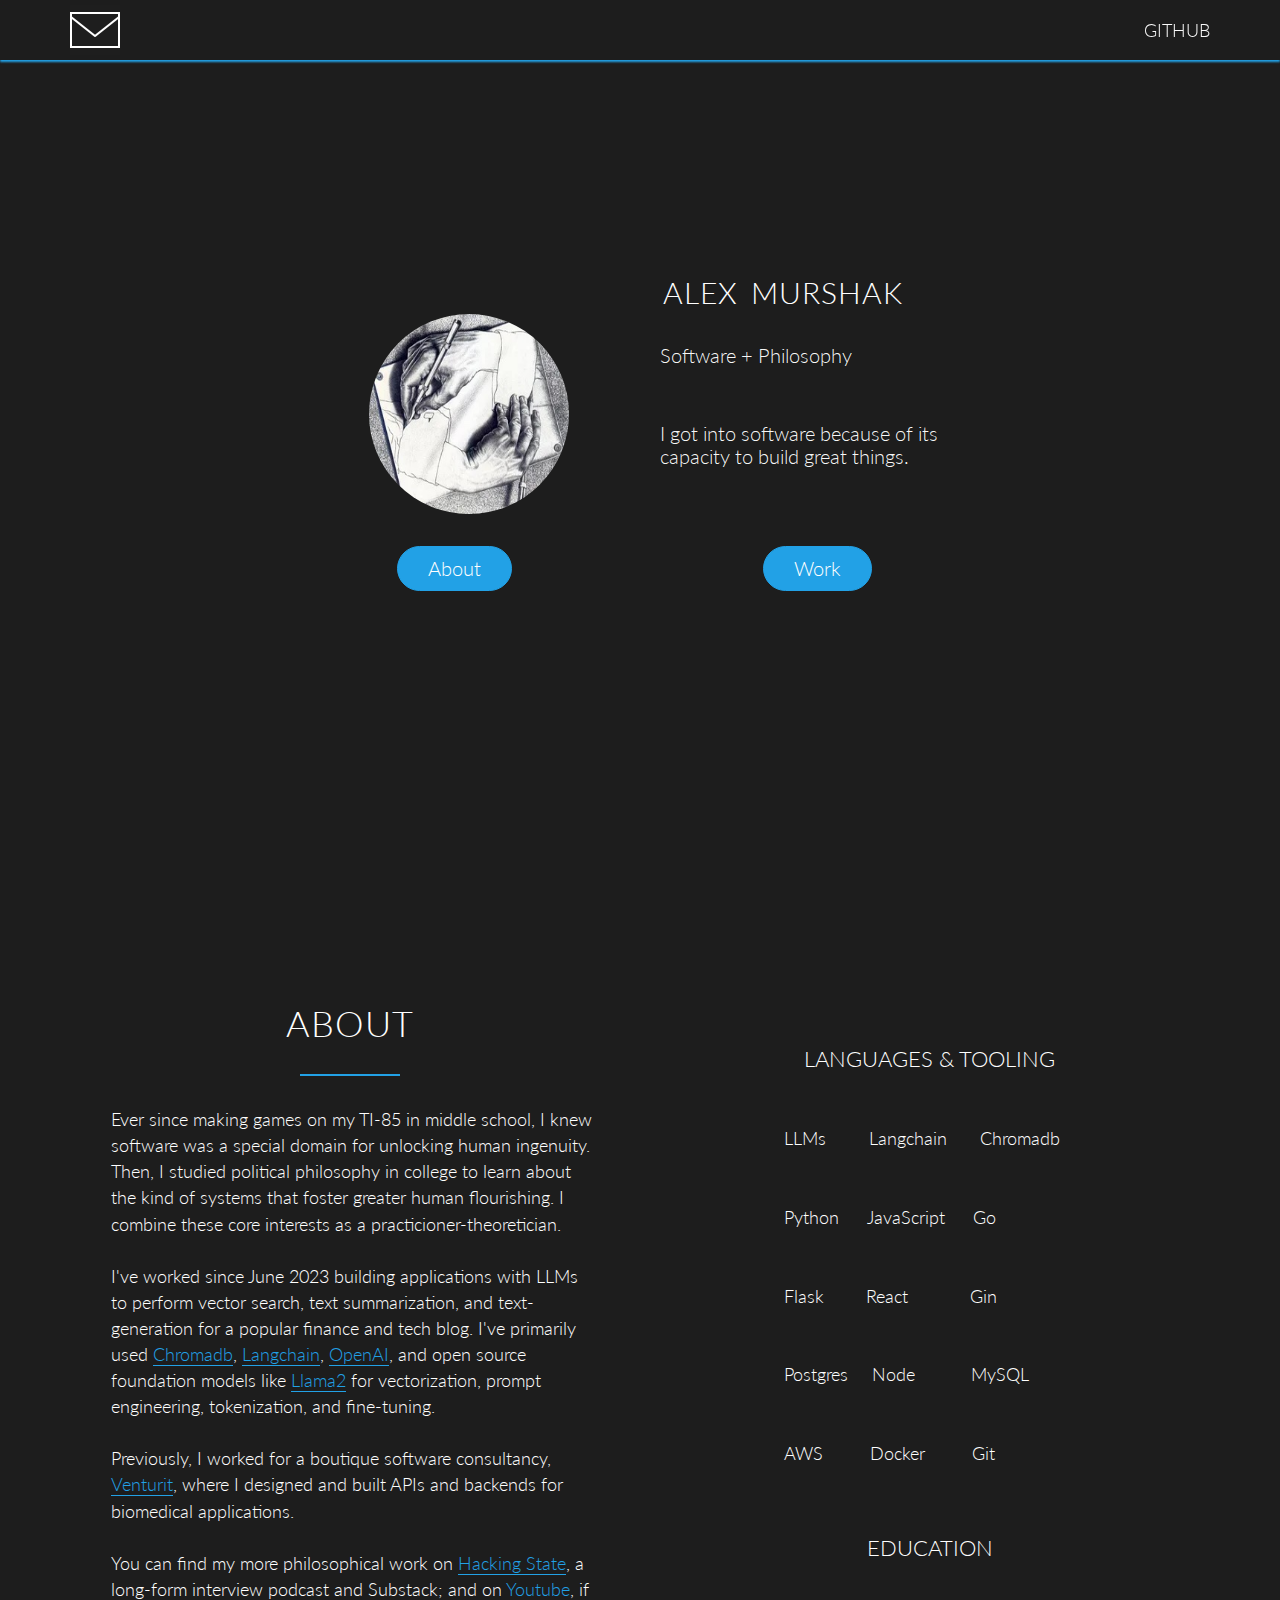
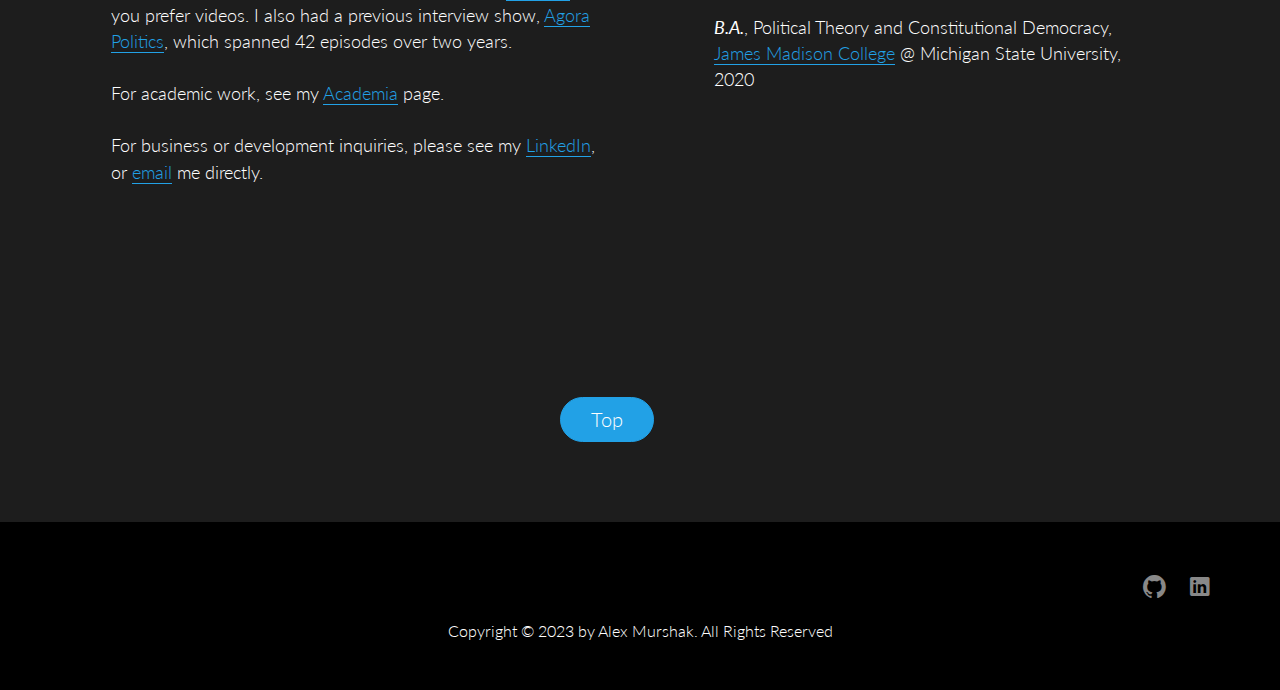
==== commit d656daf2: "updated languages and tooling" ====
--- a/index.html
+++ b/index.html
@@ -59,15 +59,14 @@
                 <div class="col span-1-of-2 box">
                     <h2>About</h2>
                     <p class="long-copy">
-                        I work on technology and philosophy.
-                        <br /><br />
                         Ever since making games on my TI-85 in middle school, I knew software was a special domain
                         for unlocking human ingenuity.
                         Then, I studied political philosophy in college to learn about the kind of systems
                         that foster greater human flourishing.
-                        I combine these core interests as a practicioner-theoretician because philosophy abstracted from action becomes unweildy.
-                        <br /><br />
-                        I've worked since June 2023 building applications with LLMs to perform vector search, text summarization, text-generation, and other machine learning-based applications for a popular finance and tech blog. 
+                        I combine these core interests as a practicioner-theoretician.
+                        <br /><br />
+                        I've worked since June 2023 building applications with LLMs to perform vector search, text summarization, and text-generation for a popular finance and tech blog. 
+                        I've primarily used <a href="https://www.trychroma.com/">Chromadb</a>, <a href="https://www.langchain.com/">Langchain</a>, <a href="https://openai.com/">OpenAI</a>, and open source foundation models like <a href="https://ai.meta.com/llama/">Llama2</a> for vectorization, prompt engineering, tokenization, and fine-tuning.
                         <br ><br />
                         Previously, I worked for a boutique software consultancy,
                         <a href="https://www.venturit.com/">Venturit</a>, where I designed and built APIs and backends for biomedical applications.
@@ -86,11 +85,11 @@
                 <div class="col span-1-of-2 box">
                     <div class="row" class="container">
                         <h3>Languages & Tooling</h3>
-                        <p class="line">Python &emsp; &emsp; &emsp;Flask &emsp; &emsp; &emsp;Postgres </p>
-                        <p class="line"> JavaScript  &emsp;&emsp; React&emsp; &emsp; &emsp;Node </p>
-                        <p class="line">Go &emsp; &emsp; &emsp; &emsp;&emsp;Gin &emsp;&emsp; &emsp;&emsp;MySQL</p>
-                        
-                        <p class="line">AWS &emsp; &emsp; &emsp; &emsp;Docker&emsp; &emsp;&emsp;Git</p>
+                        <p class="line">LLMs &emsp; &emsp; Langchain &emsp;&emsp;Chromadb</p>
+                        <p class="line">Python&emsp;&emsp;JavaScript&emsp;&emsp;Go</p>
+                        <p class="line">Flask&emsp;&emsp;&emsp;React &emsp; &emsp; &emsp; Gin</p>
+                        <p class="line">Postgres &emsp; Node&emsp;&emsp;&emsp;&emsp;MySQL </p>
+                        <p class="line">AWS &emsp;&emsp;&emsp;Docker&emsp; &emsp;&emsp;Git</p>
                     </div>
                     <div class="row">
                         <h3>Education</h3>
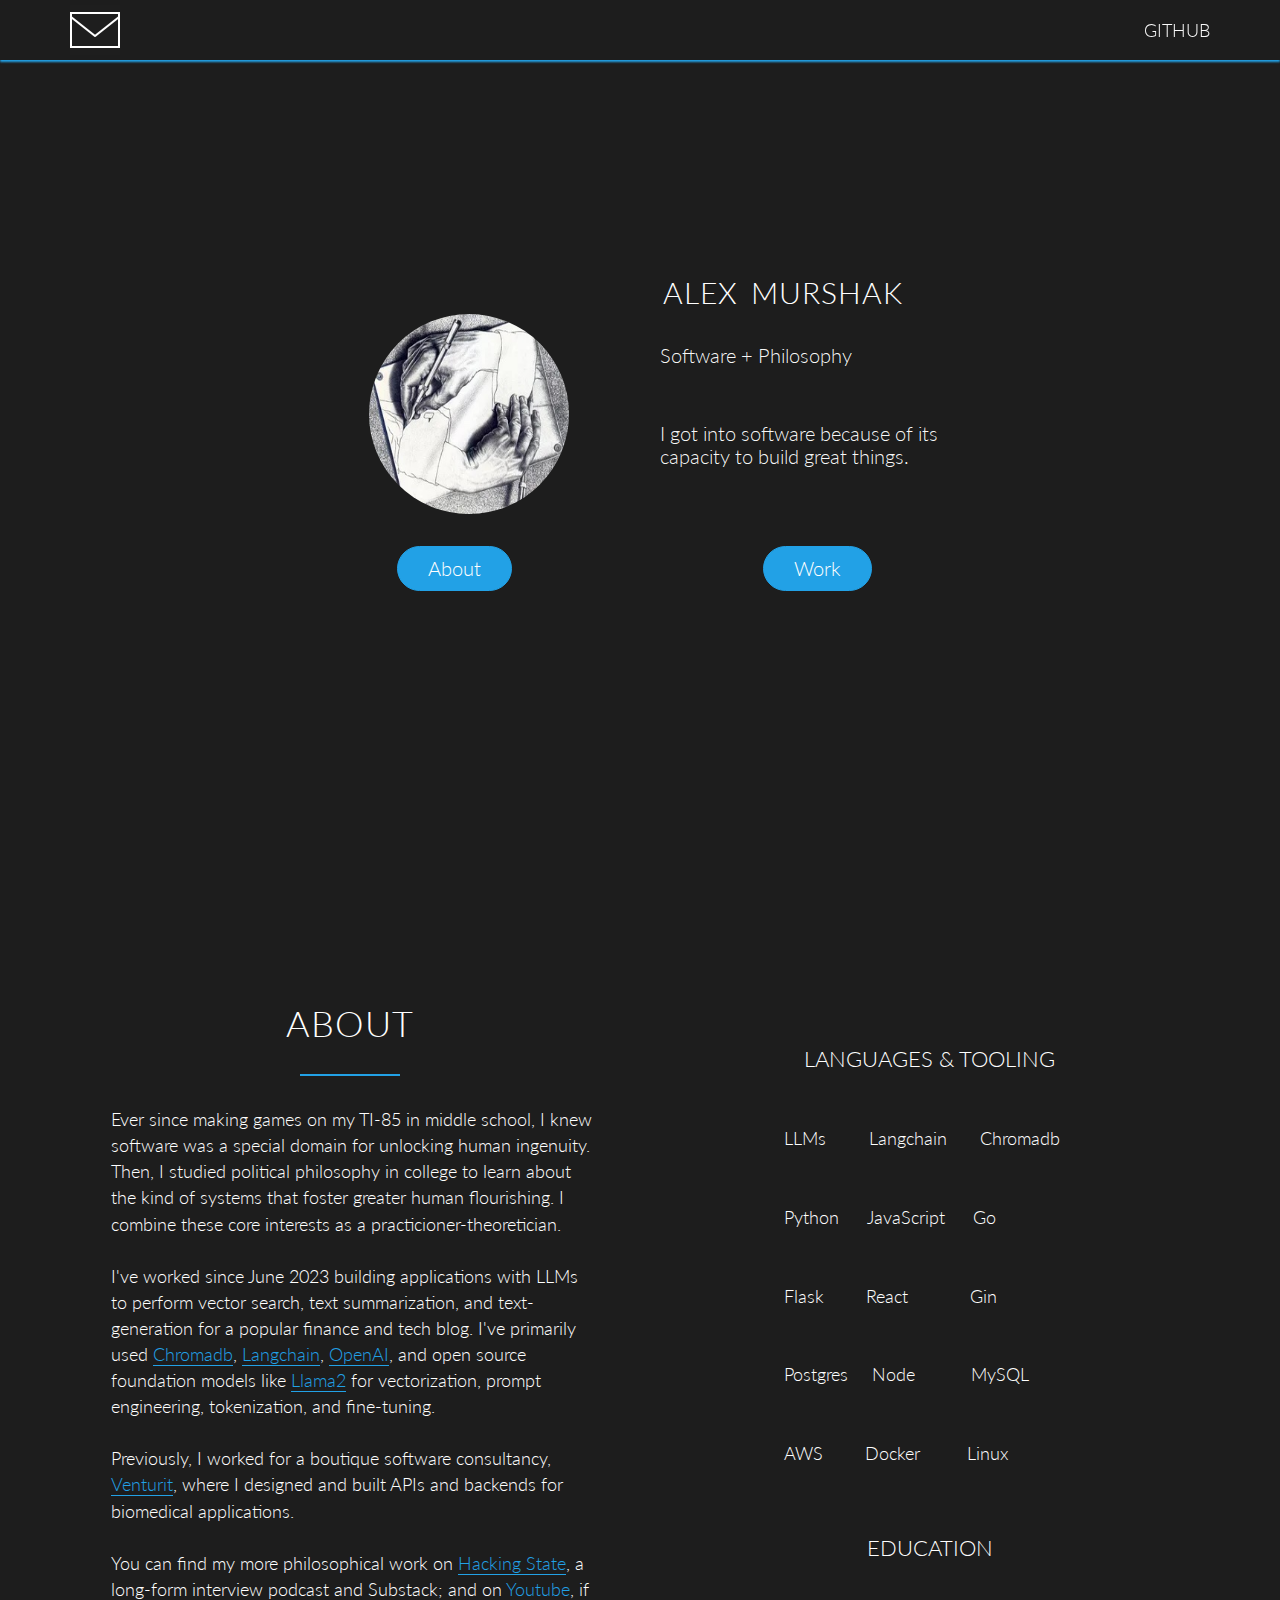
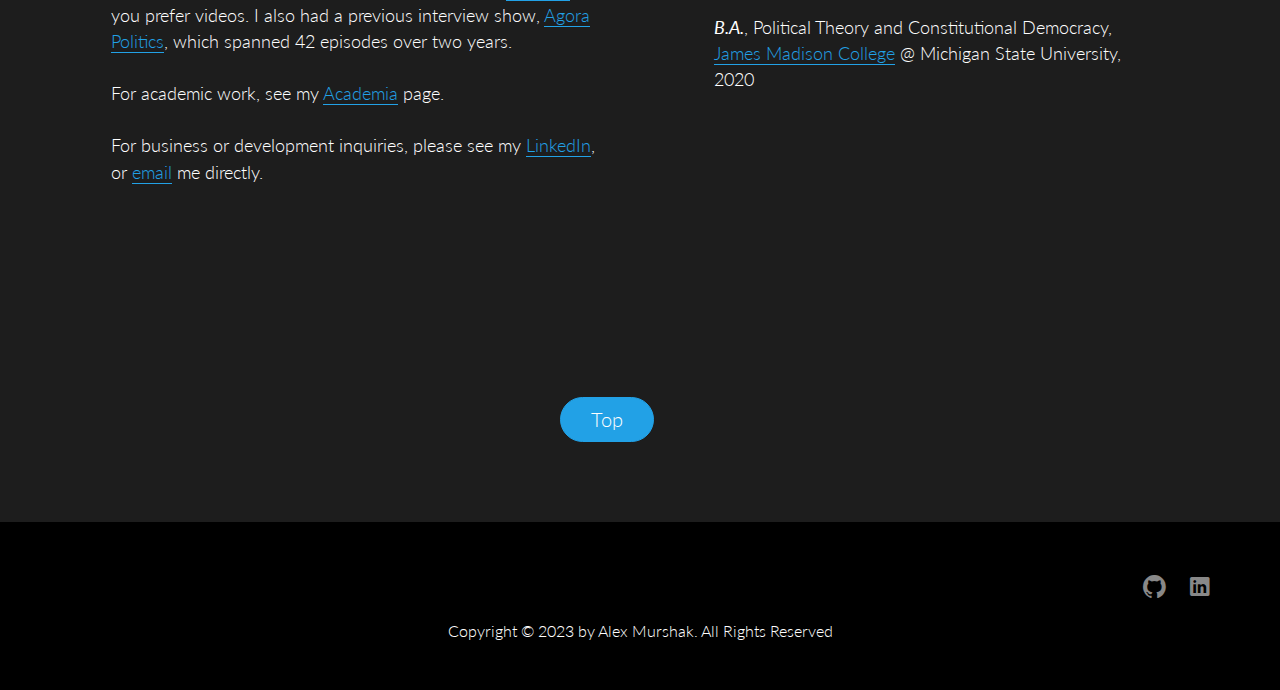
==== commit 432a490f: "adjusted tools spacing" ====
--- a/index.html
+++ b/index.html
@@ -88,8 +88,8 @@
                         <p class="line">LLMs &emsp; &emsp; Langchain &emsp;&emsp;Chromadb</p>
                         <p class="line">Python&emsp;&emsp;JavaScript&emsp;&emsp;Go</p>
                         <p class="line">Flask&emsp;&emsp;&emsp;React &emsp; &emsp; &emsp; Gin</p>
-                        <p class="line">Postgres &emsp; Node&emsp;&emsp;&emsp;&emsp;MySQL </p>
-                        <p class="line">AWS &emsp;&emsp;&emsp;Docker&emsp; &emsp;&emsp;Git</p>
+                        <p class="line">Postgres &emsp;  Node&emsp;&emsp;&emsp;&emsp;MySQL </p>
+                        <p class="line">AWS&emsp;&emsp;&emsp;Docker&emsp; &emsp;&emsp;Linux</p>
                     </div>
                     <div class="row">
                         <h3>Education</h3>
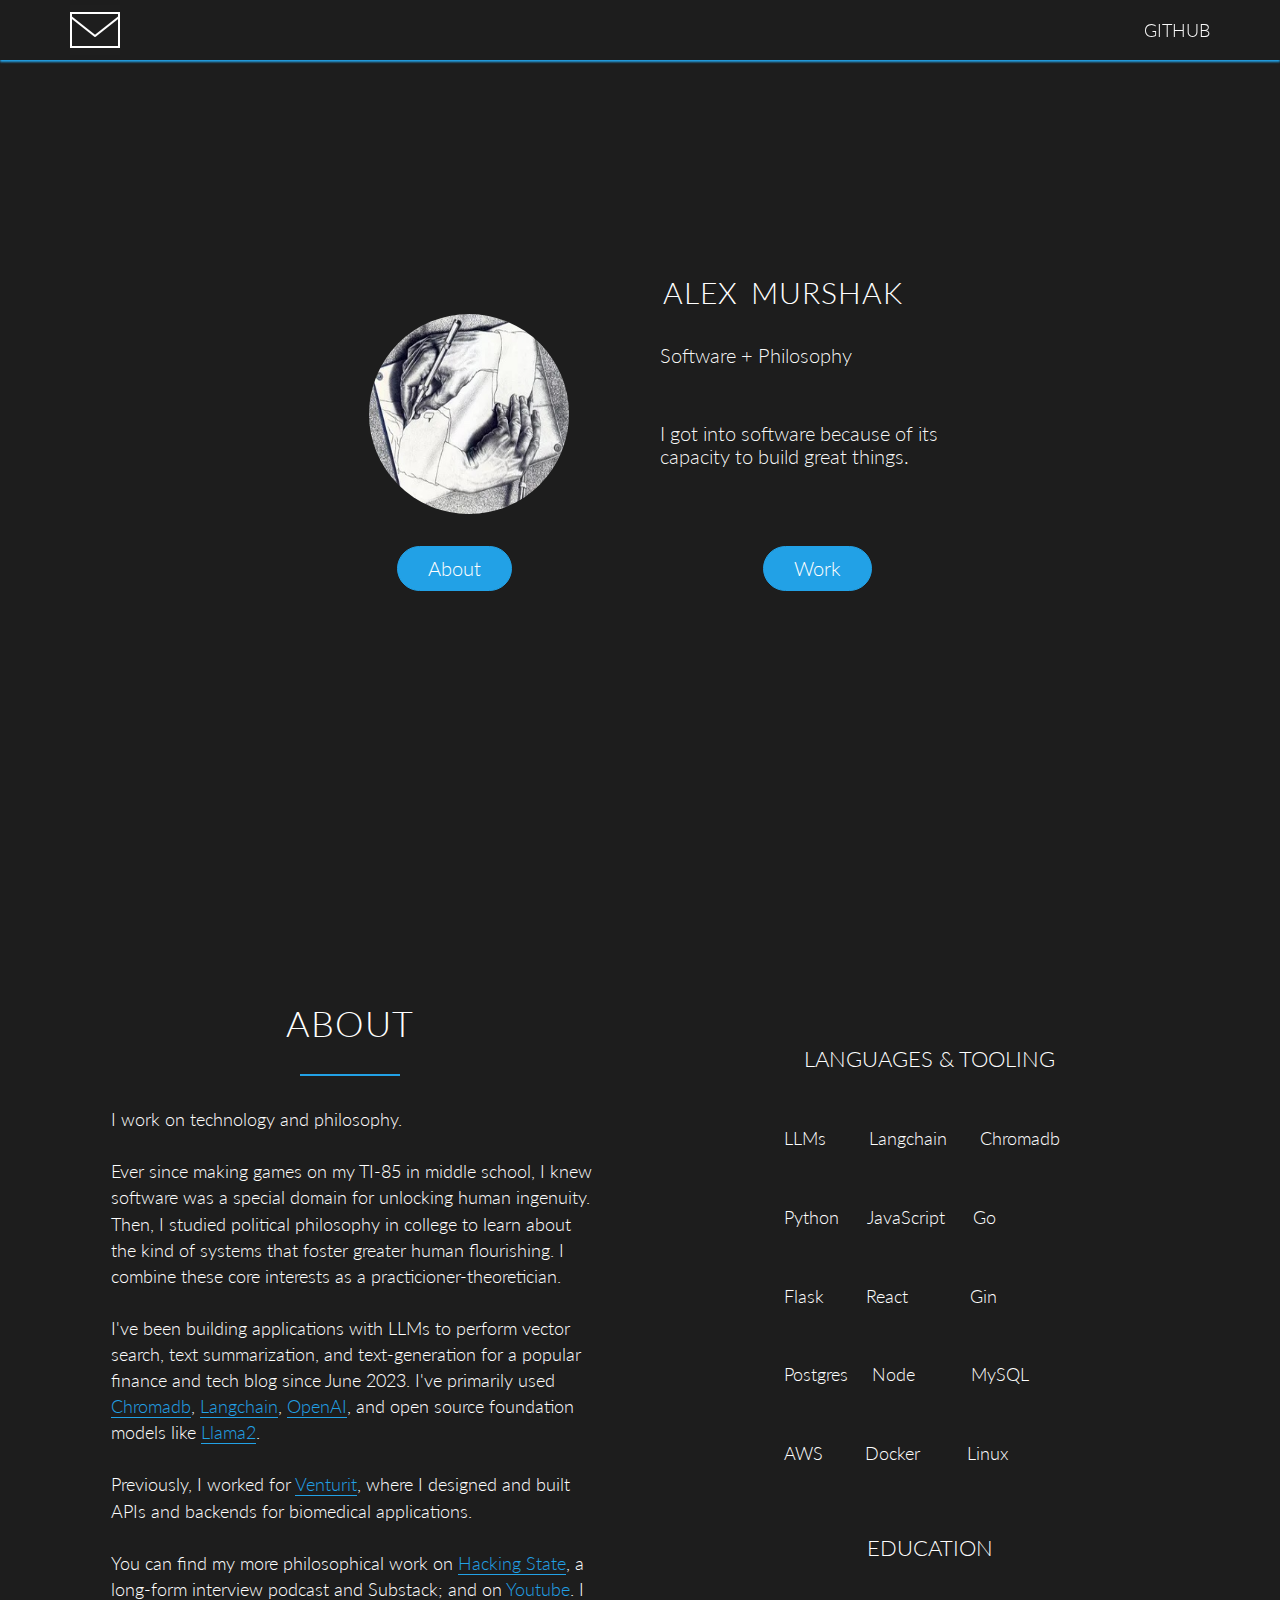
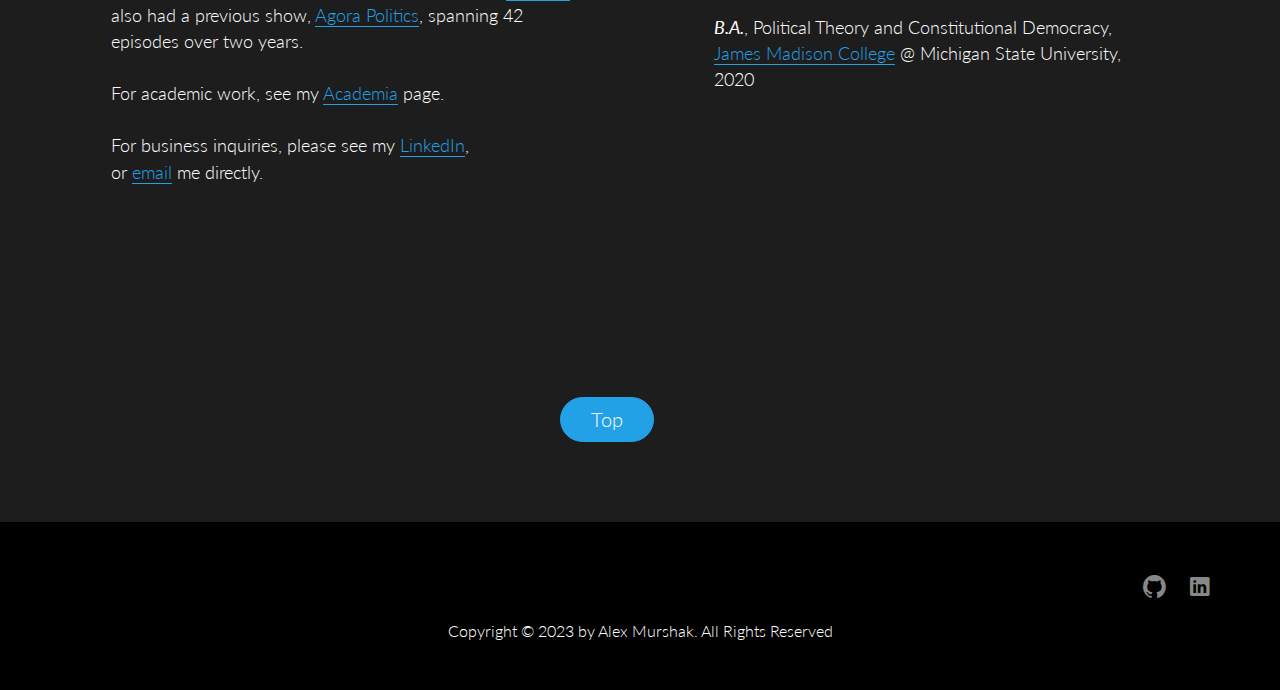
==== commit fb1031ef: "edited About page" ====
--- a/index.html
+++ b/index.html
@@ -59,26 +59,27 @@
                 <div class="col span-1-of-2 box">
                     <h2>About</h2>
                     <p class="long-copy">
+                        I work on technology and philosophy.
+                        <br /><br />
                         Ever since making games on my TI-85 in middle school, I knew software was a special domain
                         for unlocking human ingenuity.
                         Then, I studied political philosophy in college to learn about the kind of systems
                         that foster greater human flourishing.
                         I combine these core interests as a practicioner-theoretician.
                         <br /><br />
-                        I've worked since June 2023 building applications with LLMs to perform vector search, text summarization, and text-generation for a popular finance and tech blog. 
-                        I've primarily used <a href="https://www.trychroma.com/">Chromadb</a>, <a href="https://www.langchain.com/">Langchain</a>, <a href="https://openai.com/">OpenAI</a>, and open source foundation models like <a href="https://ai.meta.com/llama/">Llama2</a> for vectorization, prompt engineering, tokenization, and fine-tuning.
+                        I've been building applications with LLMs to perform vector search, text summarization, and text-generation for a popular finance and tech blog since June 2023. 
+                        I've primarily used <a href="https://www.trychroma.com/">Chromadb</a>, <a href="https://www.langchain.com/">Langchain</a>, <a href="https://openai.com/">OpenAI</a>, and open source foundation models like <a href="https://ai.meta.com/llama/">Llama2</a>.
                         <br ><br />
-                        Previously, I worked for a boutique software consultancy,
+                        Previously, I worked for
                         <a href="https://www.venturit.com/">Venturit</a>, where I designed and built APIs and backends for biomedical applications.
                         <br /><br />
                         You can find my more philosophical work on <a href="https://hackingstate.substack.com/">Hacking State</a>,
-                        a long-form interview podcast and Substack; and on <a href="https://www.youtube.com/@alexagora_">Youtube</a>, 
-                        if you prefer videos. I also had a previous interview show, <a href="https://open.spotify.com/show/5xfgHAlhswC6PWlTZC5S58?si=9c8fba7e5bd64b8f">
-                        Agora Politics</a>, which spanned 42 episodes over two years.
+                        a long-form interview podcast and Substack; and on <a href="https://www.youtube.com/@alexmurshak">Youtube</a>. I also had a previous show, <a href="https://open.spotify.com/show/5xfgHAlhswC6PWlTZC5S58?si=9c8fba7e5bd64b8f">
+                        Agora Politics</a>, spanning 42 episodes over two years.
                         <br /><br />
                         For academic work, see my <a href="https://michiganstate.academia.edu/AlexMurshak">Academia</a> page.
                         <br /><br />
-                        For business or development inquiries, please see my <a href="https://linkedin.com/in/alexmurshak">LinkedIn</a>,<br />
+                        For business inquiries, please see my <a href="https://linkedin.com/in/alexmurshak">LinkedIn</a>,<br />
                         or <a href="mailto:amurshak@gmail.com">email</a> me directly.
                     </p>
                 </div>
@@ -89,7 +90,7 @@
                         <p class="line">Python&emsp;&emsp;JavaScript&emsp;&emsp;Go</p>
                         <p class="line">Flask&emsp;&emsp;&emsp;React &emsp; &emsp; &emsp; Gin</p>
                         <p class="line">Postgres &emsp;  Node&emsp;&emsp;&emsp;&emsp;MySQL </p>
-                        <p class="line">AWS&emsp;&emsp;&emsp;Docker&emsp; &emsp;&emsp;Linux</p>
+                        <p class="line"> AWS&emsp;&emsp;&emsp;Docker&emsp; &emsp;&emsp;Linux</p>
                     </div>
                     <div class="row">
                         <h3>Education</h3>
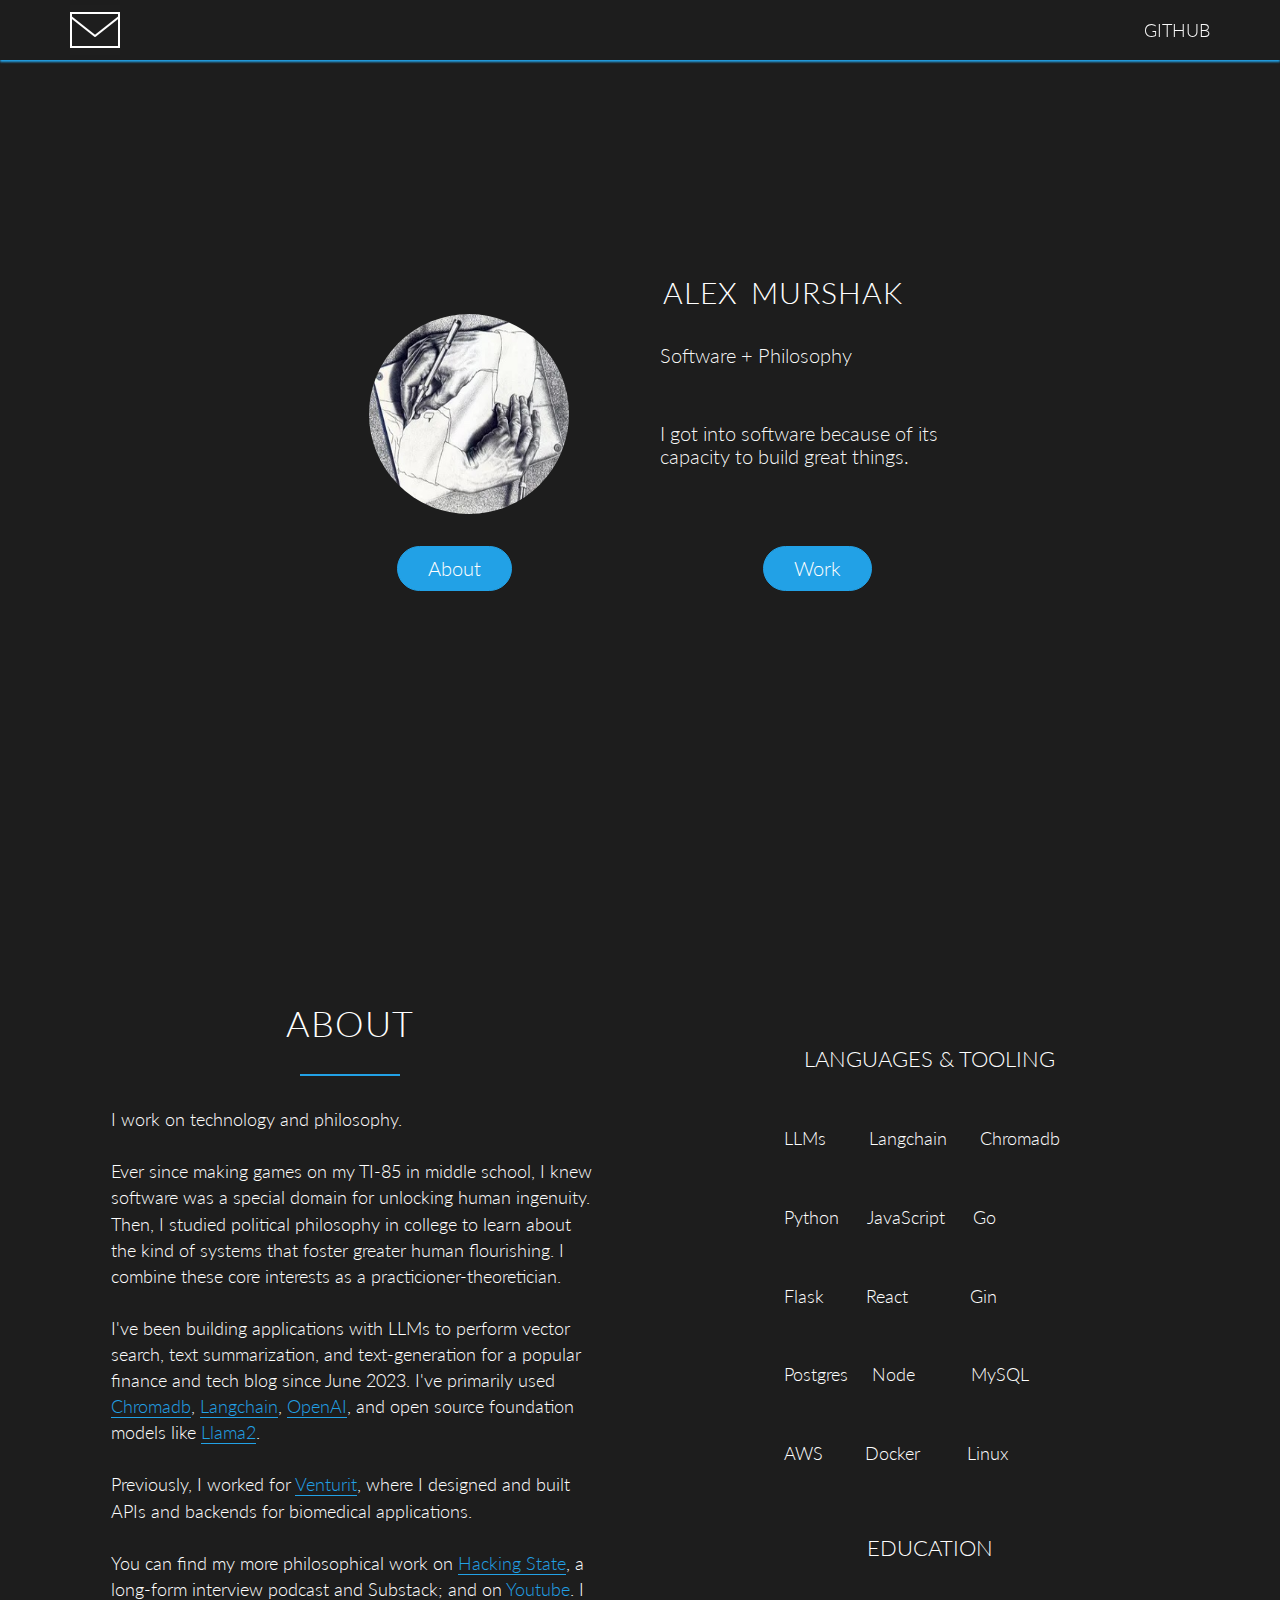
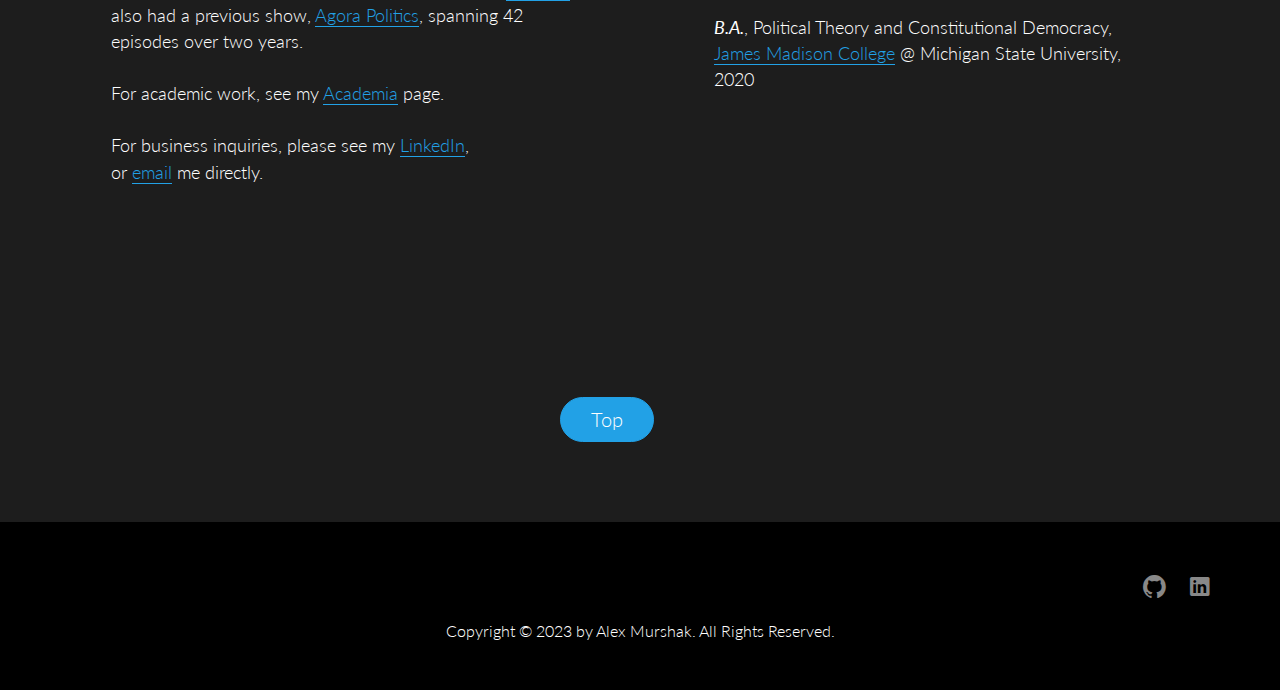
==== commit 34e24895: "updated copywright" ====
--- a/index.html
+++ b/index.html
@@ -133,7 +133,7 @@
             </div>
             <div class="row">
                 <p>
-                    Copyright &copy; 2023 by Alex Murshak. All Rights Reserved
+                    Copyright &copy; 2023 by Alex Murshak. All Rights Reserved.
                 </p>
             </div>
             
